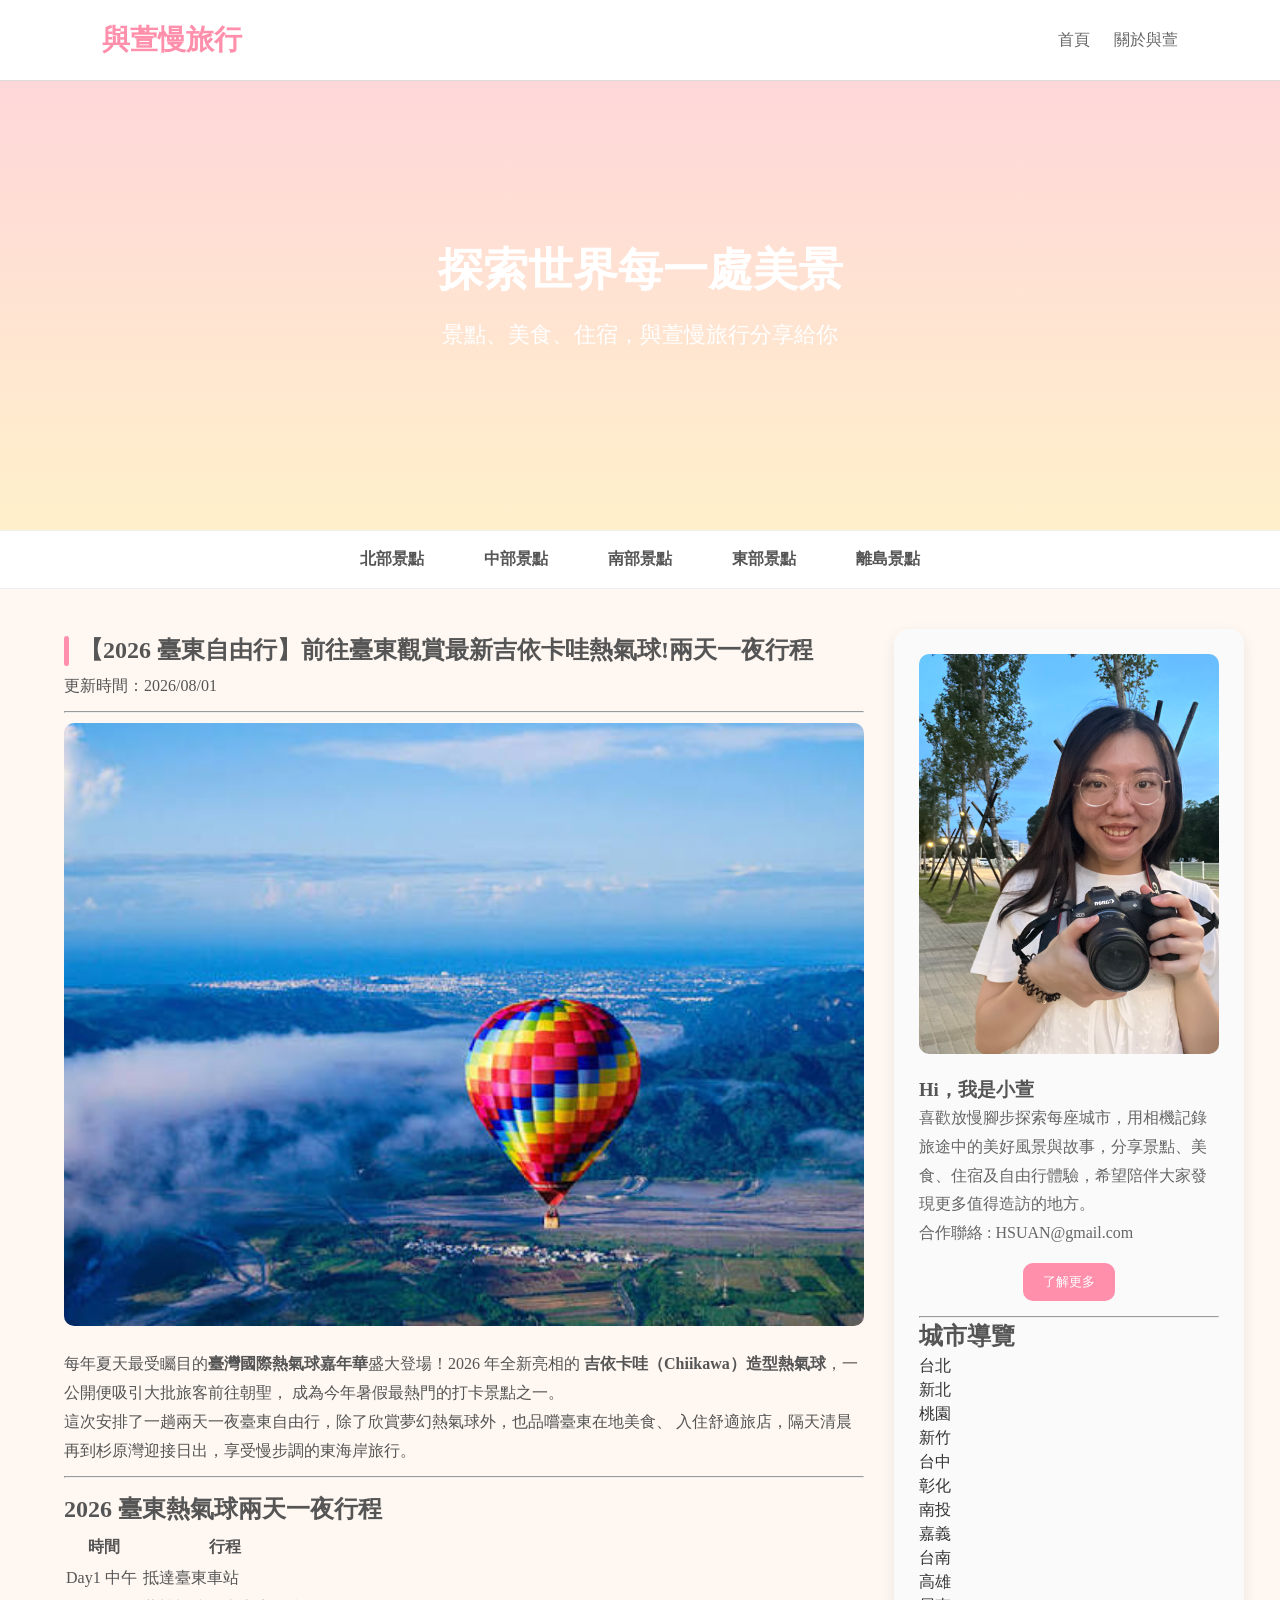
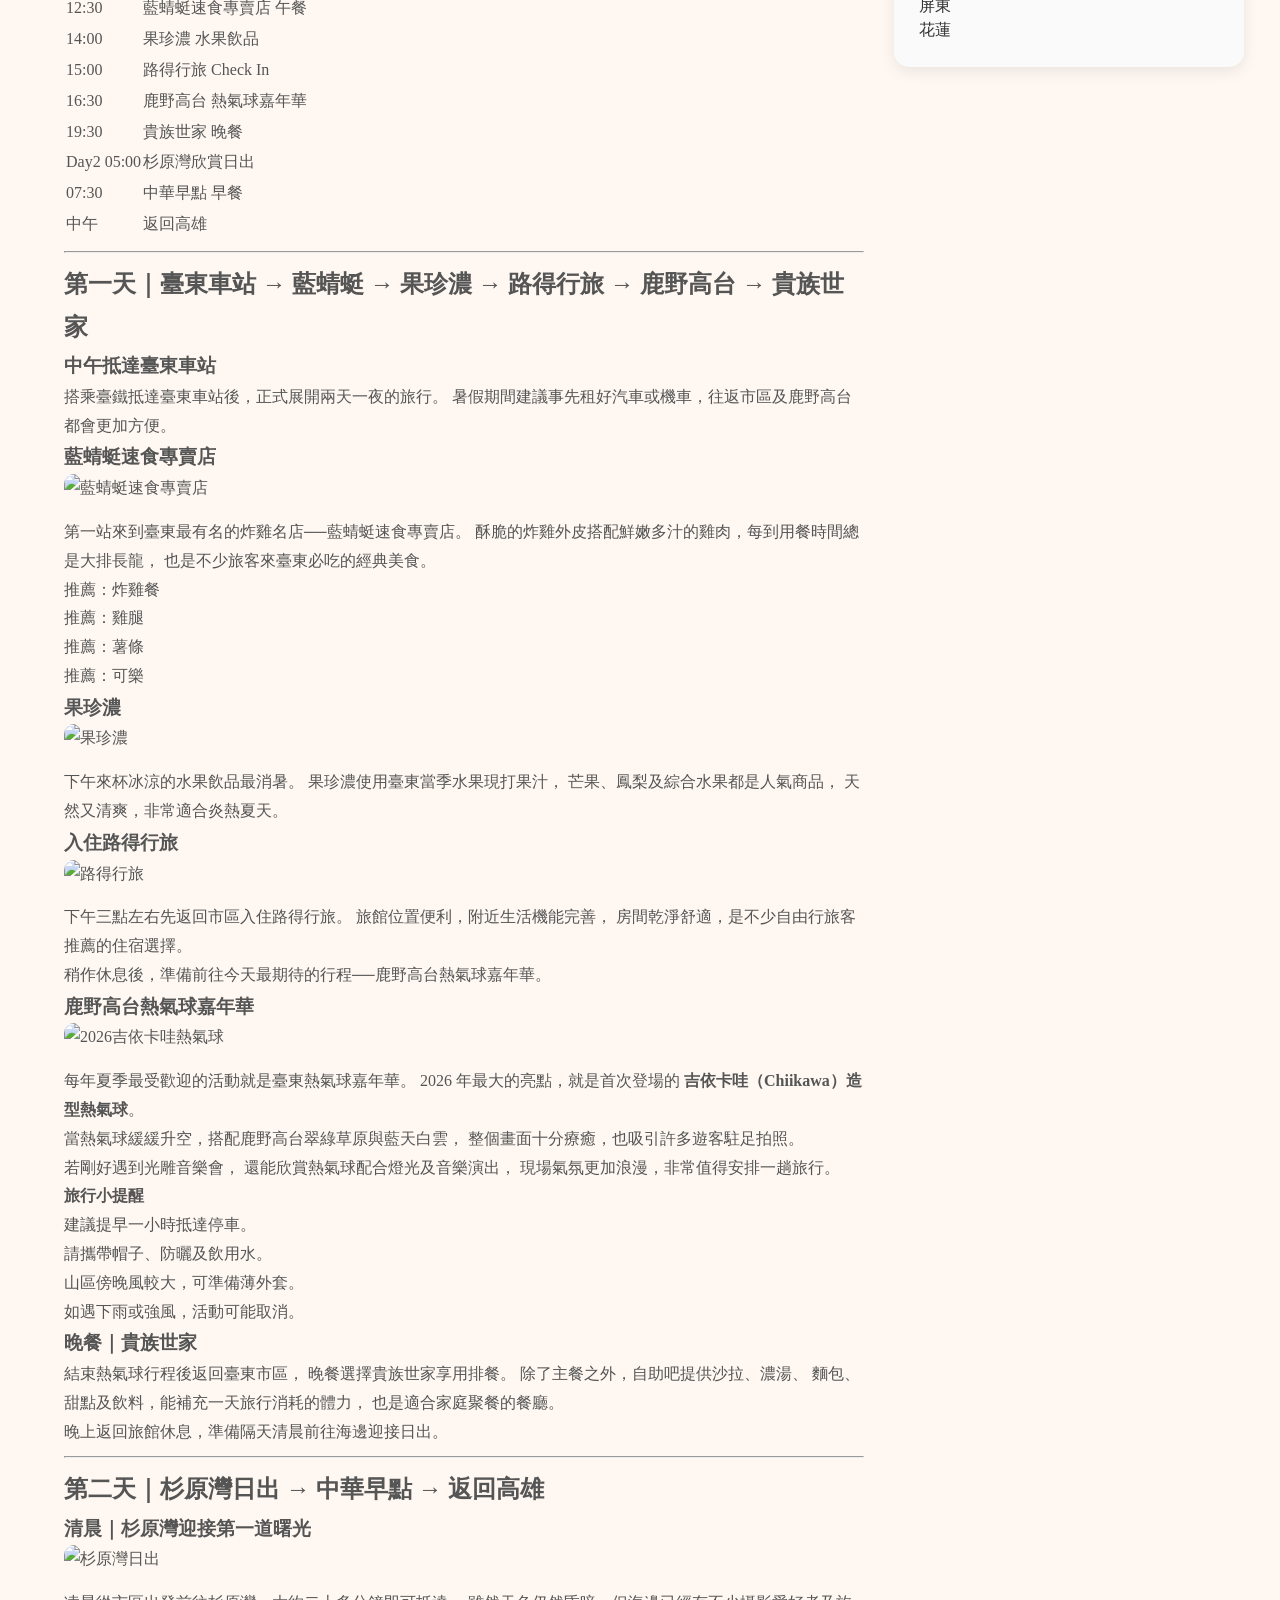
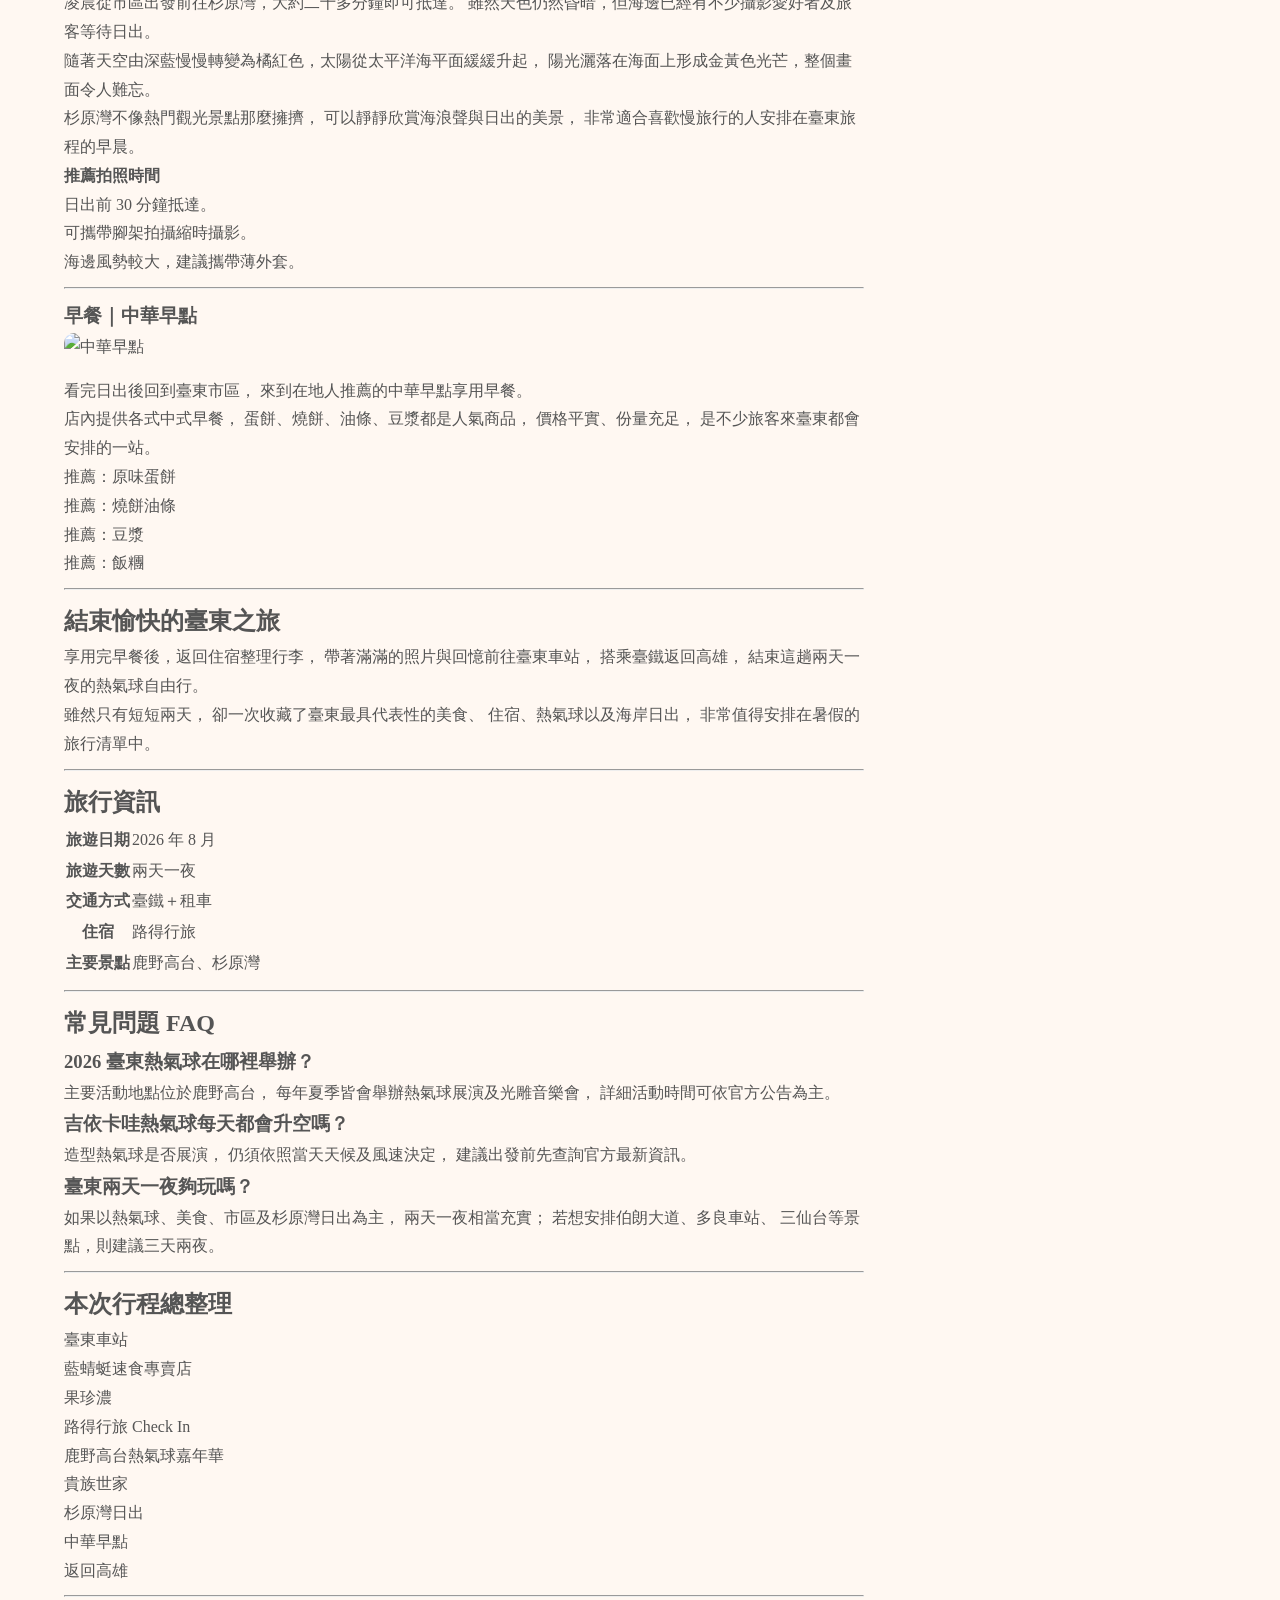
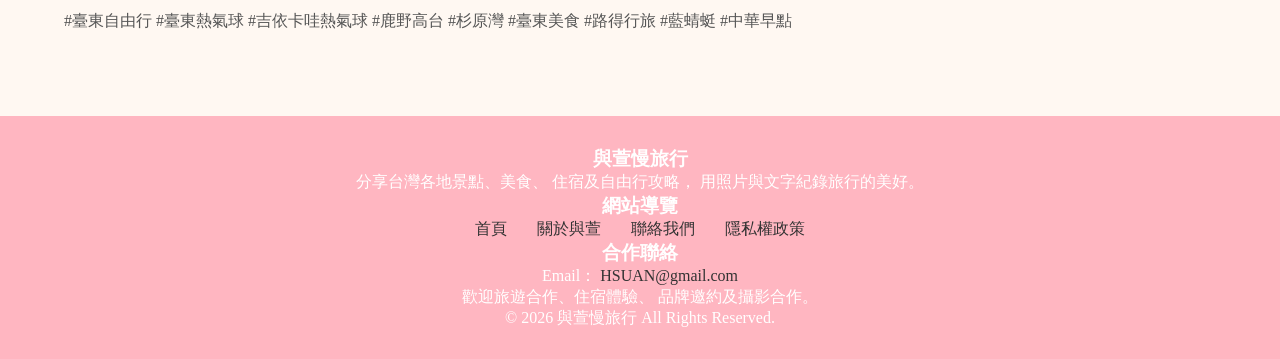
==== article1.html @ 8102d022 "Add files via upload" ====
<!DOCTYPE html>
<html lang="zh-TW">
    <head>
        <meta charset="UTF-8">
        <meta name="viewport" content="width=device-width, initial-scale=1.0">
        <meta name="description" content="2026臺東熱氣球嘉年華攻略，吉依卡哇熱氣球、鹿野高台、藍蜻蜓速食專賣店、果珍濃、路得行旅、杉原灣日出、中華早點兩天一夜自由行完整行程。">
        <meta name="keywords" content="2026台東熱氣球,吉依卡哇熱氣球,台東自由行,鹿野高台,台東住宿,路得行旅,藍蜻蜓,台東美食,杉原灣,中華早點">
        <meta name="author" content="與萱慢旅行">
        <meta name="robots" content="index, follow">
        <meta property="og:type" content="website">
        <meta property="og:title" content="【2026臺東熱氣球】吉依卡哇熱氣球兩天一夜自由行">
        <meta property="og:description" content="整理2026臺東熱氣球嘉年華最新資訊，包含吉依卡哇熱氣球、美食、住宿、交通及兩天一夜行程。">
        <meta property="og:locale" content="zh_TW">
        <meta property="og:image" content="https://example.com/image.jpg">
        <title>【2026臺東熱氣球】吉依卡哇熱氣球、鹿野高台兩天一夜自由行攻略｜與萱慢旅行</title>
        <link rel="stylesheet" href="css/style.css">
        <script type="application/ld+json">
            {
                "@context":"https://schema.org",
                "@type":"Article",
                "headline":"2026臺東熱氣球自由行攻略",
                "author":{
                    "@type":"Person",
                    "name":"與萱慢旅行"
                },
                "datePublished":"2026-08-01",
                "dateModified":"2026-08-01",
                "image":"images/2026.08.01/images.jpg",
                "publisher":{
                    "@type":"Organization",
                    "name":"與萱慢旅行"
                }
            }
        </script>

    </head>
    <body>
        <header>
            <div class="logo" href="index.html">與萱慢旅行</div>
            <nav>
                <a href="index.html">首頁</a>
                <a href="about.html">關於與萱</a>
            </nav>
        </header>

        <!-- Hero -->
        <section class="hero">
            <div class="hero-content">
                <h1>探索世界每一處美景</h1>
                <p>景點、美食、住宿，與萱慢旅行分享給你</p>
            </div>
        </section>


        <!-- 分類 -->
       <section class="category">
            <div class="category-list">

                <div class="category-item">
                    <span>北部景點</span>

                    <div class="dropdown">
                        <a href="#">台北</a>
                        <a href="#">新北</a>
                        <a href="#">桃園</a>
                        <a href="#">新竹</a>
                    </div>
                </div>

                <div class="category-item">
                    <span>中部景點</span>

                    <div class="dropdown">
                        <a href="#">台中</a>
                        <a href="#">彰化</a>
                        <a href="#">南投</a>
                        <a href="#">苗栗</a>
                    </div>
                </div>

                <div class="category-item">
                    <span>南部景點</span>

                    <div class="dropdown">
                        <a href="#">台南</a>
                        <a href="#">高雄</a>
                        <a href="#">屏東</a>
                        <a href="#">嘉義</a>
                    </div>
                </div>

                <div class="category-item">
                    <span>東部景點</span>

                    <div class="dropdown">
                        <a href="#">宜蘭</a>
                        <a href="#">花蓮</a>
                        <a href="#">台東</a>
                    </div>
                </div>
                <div class="category-item">
                    <span>離島景點</span>

                    <div class="dropdown">
                        <a href="#">澎湖</a>
                        <a href="#">金門</a>
                        <a href="#">馬祖</a>
                        <a href="#">綠島</a>
                        <a href="#">蘭嶼</a>
                    </div>
                </div>

            </div>
        </section>

        <!-- 最新文章 -->
        <section class="content">

            <!-- 左邊：最新文章 -->
            <div class="latest">
                <div class="article-list">
                    <article>
                        <h2 class="article-title" alt="閱讀【2026 臺東自由行】前往臺東觀賞最新吉依卡哇熱氣球!">【2026 臺東自由行】前往臺東觀賞最新吉依卡哇熱氣球!兩天一夜行程</h2>
                        <div>更新時間：2026/08/01</div>
                        <hr>
                        <figure>
                            <img src="images/2026.08.01/images.jpg" alt="臺東熱氣球" class="article-img">
                        </figure>
                        <div class="article-content">

                            <p>
                            每年夏天最受矚目的<strong>臺灣國際熱氣球嘉年華</strong>盛大登場！2026 年全新亮相的
                            <strong>吉依卡哇（Chiikawa）造型熱氣球</strong>，一公開便吸引大批旅客前往朝聖，
                            成為今年暑假最熱門的打卡景點之一。
                            </p>

                            <p>
                            這次安排了一趟兩天一夜臺東自由行，除了欣賞夢幻熱氣球外，也品嚐臺東在地美食、
                            入住舒適旅店，隔天清晨再到杉原灣迎接日出，享受慢步調的東海岸旅行。
                            </p>

                            <hr>

                            <h2>2026 臺東熱氣球兩天一夜行程</h2>

                            <table class="schedule-table">

                            <thead>
                            <tr>
                            <th>時間</th>
                            <th>行程</th>
                            </tr>
                            </thead>

                            <tbody>

                            <tr>
                            <td>Day1 中午</td>
                            <td>抵達臺東車站</td>
                            </tr>

                            <tr>
                            <td>12:30</td>
                            <td>藍蜻蜓速食專賣店 午餐</td>
                            </tr>

                            <tr>
                            <td>14:00</td>
                            <td>果珍濃 水果飲品</td>
                            </tr>

                            <tr>
                            <td>15:00</td>
                            <td>路得行旅 Check In</td>
                            </tr>

                            <tr>
                            <td>16:30</td>
                            <td>鹿野高台 熱氣球嘉年華</td>
                            </tr>

                            <tr>
                            <td>19:30</td>
                            <td>貴族世家 晚餐</td>
                            </tr>

                            <tr>
                            <td>Day2 05:00</td>
                            <td>杉原灣欣賞日出</td>
                            </tr>

                            <tr>
                            <td>07:30</td>
                            <td>中華早點 早餐</td>
                            </tr>

                            <tr>
                            <td>中午</td>
                            <td>返回高雄</td>
                            </tr>

                            </tbody>

                            </table>

                            <hr>

                            <h2>第一天｜臺東車站 → 藍蜻蜓 → 果珍濃 → 路得行旅 → 鹿野高台 → 貴族世家</h2>

                            <h3>中午抵達臺東車站</h3>

                            <p>
                            搭乘臺鐵抵達臺東車站後，正式展開兩天一夜的旅行。
                            暑假期間建議事先租好汽車或機車，往返市區及鹿野高台都會更加方便。
                            </p>

                            <h3>藍蜻蜓速食專賣店</h3>

                            <img src="images/2026.08.01/dragonfly.jpg"
                            alt="藍蜻蜓速食專賣店"
                            class="article-img">

                            <p>
                            第一站來到臺東最有名的炸雞名店──藍蜻蜓速食專賣店。
                            酥脆的炸雞外皮搭配鮮嫩多汁的雞肉，每到用餐時間總是大排長龍，
                            也是不少旅客來臺東必吃的經典美食。
                            </p>

                            <ul>

                            <li>推薦：炸雞餐</li>

                            <li>推薦：雞腿</li>

                            <li>推薦：薯條</li>

                            <li>推薦：可樂</li>

                            </ul>

                            <h3>果珍濃</h3>

                            <img src="images/2026.08.01/fruit.jpg"
                            alt="果珍濃"
                            class="article-img">

                            <p>
                            下午來杯冰涼的水果飲品最消暑。
                            果珍濃使用臺東當季水果現打果汁，
                            芒果、鳳梨及綜合水果都是人氣商品，
                            天然又清爽，非常適合炎熱夏天。
                            </p>

                            <h3>入住路得行旅</h3>

                            <img src="images/2026.08.01/hotel.jpg"
                            alt="路得行旅"
                            class="article-img">

                            <p>
                            下午三點左右先返回市區入住路得行旅。
                            旅館位置便利，附近生活機能完善，
                            房間乾淨舒適，是不少自由行旅客推薦的住宿選擇。
                            </p>

                            <p>
                            稍作休息後，準備前往今天最期待的行程──鹿野高台熱氣球嘉年華。
                            </p>

                            <h3>鹿野高台熱氣球嘉年華</h3>

                            <img src="images/2026.08.01/balloon.jpg"
                            alt="2026吉依卡哇熱氣球"
                            class="article-img">

                            <p>
                            每年夏季最受歡迎的活動就是臺東熱氣球嘉年華。
                            2026 年最大的亮點，就是首次登場的
                            <strong>吉依卡哇（Chiikawa）造型熱氣球</strong>。
                            </p>

                            <p>
                            當熱氣球緩緩升空，搭配鹿野高台翠綠草原與藍天白雲，
                            整個畫面十分療癒，也吸引許多遊客駐足拍照。
                            </p>

                            <p>
                            若剛好遇到光雕音樂會，
                            還能欣賞熱氣球配合燈光及音樂演出，
                            現場氣氛更加浪漫，非常值得安排一趟旅行。
                            </p>

                            <div class="travel-tip">

                            <h4>旅行小提醒</h4>

                            <ul>

                            <li>建議提早一小時抵達停車。</li>

                            <li>請攜帶帽子、防曬及飲用水。</li>

                            <li>山區傍晚風較大，可準備薄外套。</li>

                            <li>如遇下雨或強風，活動可能取消。</li>

                            </ul>

                            </div>

                            <h3>晚餐｜貴族世家</h3>

                            <p>
                                結束熱氣球行程後返回臺東市區，
                                晚餐選擇貴族世家享用排餐。
                                除了主餐之外，自助吧提供沙拉、濃湯、
                                麵包、甜點及飲料，能補充一天旅行消耗的體力，
                                也是適合家庭聚餐的餐廳。
                            </p>

                            <p>
                            晚上返回旅館休息，準備隔天清晨前往海邊迎接日出。
                            </p>
                            <hr>

                            <h2>第二天｜杉原灣日出 → 中華早點 → 返回高雄</h2>

                            <h3>清晨｜杉原灣迎接第一道曙光</h3>

                            <img src="images/2026.08.01/sunrise.jpg"
                                alt="杉原灣日出"
                                class="article-img">

                            <p>
                            凌晨從市區出發前往杉原灣，大約二十多分鐘即可抵達。
                            雖然天色仍然昏暗，但海邊已經有不少攝影愛好者及旅客等待日出。
                            </p>

                            <p>
                            隨著天空由深藍慢慢轉變為橘紅色，太陽從太平洋海平面緩緩升起，
                            陽光灑落在海面上形成金黃色光芒，整個畫面令人難忘。
                            </p>

                            <p>
                            杉原灣不像熱門觀光景點那麼擁擠，
                            可以靜靜欣賞海浪聲與日出的美景，
                            非常適合喜歡慢旅行的人安排在臺東旅程的早晨。
                            </p>

                            <div class="travel-tip">

                            <h4>推薦拍照時間</h4>

                            <ul>
                            <li>日出前 30 分鐘抵達。</li>
                            <li>可攜帶腳架拍攝縮時攝影。</li>
                            <li>海邊風勢較大，建議攜帶薄外套。</li>
                            </ul>

                            </div>

                            <hr>

                            <h3>早餐｜中華早點</h3>

                            <img src="images/2026.08.01/breakfast.jpg"
                                alt="中華早點"
                                class="article-img">

                            <p>
                            看完日出後回到臺東市區，
                            來到在地人推薦的中華早點享用早餐。
                            </p>

                            <p>
                            店內提供各式中式早餐，
                            蛋餅、燒餅、油條、豆漿都是人氣商品，
                            價格平實、份量充足，
                            是不少旅客來臺東都會安排的一站。
                            </p>

                            <ul>

                            <li>推薦：原味蛋餅</li>

                            <li>推薦：燒餅油條</li>

                            <li>推薦：豆漿</li>

                            <li>推薦：飯糰</li>

                            </ul>

                            <hr>

                            <h2>結束愉快的臺東之旅</h2>

                            <p>
                            享用完早餐後，返回住宿整理行李，
                            帶著滿滿的照片與回憶前往臺東車站，
                            搭乘臺鐵返回高雄，
                            結束這趟兩天一夜的熱氣球自由行。
                            </p>

                            <p>
                            雖然只有短短兩天，
                            卻一次收藏了臺東最具代表性的美食、
                            住宿、熱氣球以及海岸日出，
                            非常值得安排在暑假的旅行清單中。
                            </p>

                            <hr>

                            <h2>旅行資訊</h2>

                            <table class="info-table">

                            <tr>
                            <th>旅遊日期</th>
                            <td>2026 年 8 月</td>
                            </tr>

                            <tr>
                            <th>旅遊天數</th>
                            <td>兩天一夜</td>
                            </tr>

                            <tr>
                            <th>交通方式</th>
                            <td>臺鐵＋租車</td>
                            </tr>

                            <tr>
                            <th>住宿</th>
                            <td>路得行旅</td>
                            </tr>

                            <tr>
                            <th>主要景點</th>
                            <td>鹿野高台、杉原灣</td>
                            </tr>

                            </table>

                            <hr>

                            <h2>常見問題 FAQ</h2>

                            <h3>2026 臺東熱氣球在哪裡舉辦？</h3>

                            <p>
                            主要活動地點位於鹿野高台，
                            每年夏季皆會舉辦熱氣球展演及光雕音樂會，
                            詳細活動時間可依官方公告為主。
                            </p>

                            <h3>吉依卡哇熱氣球每天都會升空嗎？</h3>

                            <p>
                            造型熱氣球是否展演，
                            仍須依照當天天候及風速決定，
                            建議出發前先查詢官方最新資訊。
                            </p>

                            <h3>臺東兩天一夜夠玩嗎？</h3>

                            <p>
                            如果以熱氣球、美食、市區及杉原灣日出為主，
                            兩天一夜相當充實；
                            若想安排伯朗大道、多良車站、
                            三仙台等景點，則建議三天兩夜。
                            </p>

                            <hr>

                            <h2>本次行程總整理</h2>

                            <ol>

                            <li>臺東車站</li>

                            <li>藍蜻蜓速食專賣店</li>

                            <li>果珍濃</li>

                            <li>路得行旅 Check In</li>

                            <li>鹿野高台熱氣球嘉年華</li>

                            <li>貴族世家</li>

                            <li>杉原灣日出</li>

                            <li>中華早點</li>

                            <li>返回高雄</li>

                            </ol>

                            <hr>

                            <div class="article-tags">

                            <span>#臺東自由行</span>

                            <span>#臺東熱氣球</span>

                            <span>#吉依卡哇熱氣球</span>

                            <span>#鹿野高台</span>

                            <span>#杉原灣</span>

                            <span>#臺東美食</span>

                            <span>#路得行旅</span>

                            <span>#藍蜻蜓</span>

                            <span>#中華早點</span>

                            </div>

                    </article>
                </div>
            </div>

            <!-- 右邊：自我介紹 -->
            <aside class="about">
                <img src="images/profile/0B8F78BD-A8CF-41C1-AAC6-F7CB6F721386.jpg" alt="萱萱" class="profile-img">

                <h3>Hi，我是小萱</h3>
                <p>
                   喜歡放慢腳步探索每座城市，用相機記錄旅途中的美好風景與故事，分享景點、美食、住宿及自由行體驗，希望陪伴大家發現更多值得造訪的地方。
                </p>
                <p>合作聯絡 : HSUAN@gmail.com</p>
                <div class="aboutme_readmore_button">
                    <button onclick="window.location.href='about.html'">了解更多</button>
                </div>
                <hr>
                <!-- 城市導覽 -->
                <section class="city">
                    <h2>城市導覽</h2>
                    <div class="city-grid">
                        <div><a href="attractions.html?city=台北" class="a-href">台北</a></div>
                        <div><a href="attractions.html?city=新北" class="a-href">新北</a></div>
                        <div><a href="attractions.html?city=桃園" class="a-href">桃園</a></div>
                        <div><a href="attractions.html?city=新竹" class="a-href">新竹</a></div>

                        <div><a href="attractions.html?city=台中" class="a-href">台中</a></div>
                        <div><a href="attractions.html?city=彰化" class="a-href">彰化</a></div>
                        <div><a href="attractions.html?city=南投" class="a-href">南投</a></div>
                        <div><a href="attractions.html?city=嘉義" class="a-href">嘉義</a></div>

                        <div><a href="attractions.html?city=台南" class="a-href">台南</a></div>
                        <div><a href="attractions.html?city=高雄" class="a-href">高雄</a></div>
                        <div><a href="attractions.html?city=屏東" class="a-href">屏東</a></div>
                        <div><a href="attractions.html?city=花蓮" class="a-href">花蓮</a></div>
                    </div>
                </section>
            </aside>



        </section>

        <footer>
            <div class="footer-container">
                <div class="footer-about">
                    <h3>與萱慢旅行</h3>
                    <p>
                        分享台灣各地景點、美食、
                        住宿及自由行攻略，
                        用照片與文字紀錄旅行的美好。
                    </p>
                </div>
                <div class="footer-menu">
                    <h3>網站導覽</h3>
                    <ul>
                        <li><a href="index.html">首頁</a></li>

                        <li><a href="about.html">關於與萱</a></li>

                        <li><a href="contact.html">聯絡我們</a></li>

                        <li><a href="privacy.html">隱私權政策</a></li>
                    </ul>
                </div>

                <div class="footer-contact">
                    <h3>合作聯絡</h3>
                    <p>
                        Email：
                        <a href="mailto:HSUAN@gmail.com">
                            HSUAN@gmail.com
                        </a>
                    </p>
                    <p>
                        歡迎旅遊合作、住宿體驗、
                        品牌邀約及攝影合作。
                    </p>

                </div>

            </div>
            <p class="copyright">
                © 2026 與萱慢旅行 All Rights Reserved.
            </p>

        </footer>


    </body>
</html>
---- css/style.css ----
* {
	margin: 0;
	padding: 0;
	box-sizing: border-box;
	font-family: "Microsoft JhengHei";
}

body {
	background: #FFF8F2;
	color: #555;
}

header {
    height: 80px;
    background: white;
    display: flex;
    align-items: center;
    justify-content: space-between;
    padding: 0 8%;
    box-shadow: 0 1px 0 #ddd;

    position: sticky;
    top: 0;
    z-index: 1000;
}
ul {
  list-style: none;
  padding-left: 0; /* 可選：移除預設左邊縮排 */
}

li {
  list-style: none;
}

.logo {
	font-size: 28px;
	font-weight: bold;
	color: #ff8fab;
}

nav a {
	text-decoration: none;
	color: #666;
	margin-left: 20px;
}

.hero {
	height: 450px;
	background: linear-gradient(rgba(255,182,193,.5), rgba(255,232,163,.5)), url("https://picsum.photos/1200/600");
	background-size: cover;
	display: flex;
	flex-direction: column;
	justify-content: center;
	align-items: center;
	text-align: center;
	color: white;
}

.hero h1 { font-size: 45px; }
.hero p { font-size: 22px; margin: 20px; }

button {
	background: #8FD3C7;
	border: none;
	padding: 12px 25px;
	border-radius: 10px;
	color: white;
	cursor: pointer;
}

.search { text-align: center; padding: 50px; }
.search input { width: 300px; padding: 15px; border-radius: 30px; border: 1px solid #ddd; }

.title { text-align: center; margin: 30px; }

.cards { display: flex; justify-content: center; gap: 30px; }

.card {
	background: white;
	width: 250px;
	padding: 30px;
	border-radius: 20px;
	box-shadow: 0 5px 15px #ddd;
	text-align: center;
}

footer { margin-top: 80px; background: #ffb6c1; color: white; text-align: center; padding: 30px; }

@media (max-width: 768px) {
	header { flex-direction: column; height: auto; padding: 20px; }
	.cards { flex-direction: column; align-items: center; }
	.hero h1 { font-size: 30px; }
}

/* 分類列 */
.category{
    position: sticky;
    top: 70px;
    z-index: 999;
    background: white;
    border-top: 1px solid #eee;
    border-bottom: 1px solid #eee;
}

.category-list{
    width:90%;
    margin:auto;

    display:flex;
    justify-content:center;
    gap:60px;
}

.category-item{
    position:relative;
    padding:18px 0;
    cursor:pointer;
    font-weight:600;
}

.category-item span:hover{
    color:#4CAF50;
}

/* 下拉選單 */

.dropdown{

    display:none;

    position:absolute;

    top:45px;
    left:100%;

    transform:translateX(-50%);

    background:white;

    box-shadow:0 5px 20px rgba(0,0,0,.15);

    min-width:150px;
}

.dropdown a{

    display:block;

    padding:12px 20px;

    color:#333;

    text-decoration:none;
}

.dropdown a:hover{

    background:#f3f3f3;
}

.category-item:hover .dropdown{

    display:block;
}
/* 最新文章+自我介紹 */

.content{
    width: 90%;
    max-width: 1200px;
    margin: 40px auto;
    display: flex;
    gap: 30px;
    align-items: flex-start;
	line-height: 1.8;
}

/* 左邊70% */
.latest{
    flex: 7;
}
.article-list hr{
	margin: 10px 0;
}
.article-title{
    position: relative;
    padding-left: 15px;
}

.article-title::before{
    content: "";
    position: absolute;
    left: 0;
    top: 50%;
    transform: translateY(-50%);
    width: 5px;
    height: 30px;
    background: #ff8fab;
    border-radius: 3px;
}
.article-img{
	width: 800px;
	height: auto;
	border-radius: 10px;
	object-fit: cover;
	margin-bottom: 15px;
}
.article-READMORE-div{
	text-align: center;
	margin-bottom: 15px;
}



/* 右邊30% */
.about{
    flex: 3;
    background: #fafafa;
    padding: 25px;
    border-radius: 15px;
    text-align: left;
    box-shadow: 0 5px 15px rgba(0,0,0,.08);
	line-height: 1.5;
}

.about img{
    width: 300px;
    height: auto;
    border-radius: 10px;
    object-fit: cover;
    margin-bottom: 15px;
}

.about p{
    line-height: 1.8;
    color: #666;
}
.aboutme_readmore_button{
	text-align: center;
	margin-bottom: 15px;
}

.about button{
    margin-top: 15px;
    padding: 10px 20px;
    border: none;
    background: #ff8fab;
    color: white;
    cursor: pointer;
}


/*城市導覽*/
.a-href{
    color: #333;           /* 文字顏色 */
    text-decoration: none; /* 移除底線 */
}

.a-href:visited{
    color: #333;           /* 點過後保持同色 */
    text-decoration: none;
}

.a-href:hover{
    color: #ff8fab;        /* 滑鼠移過去變色，可自行修改 */
    text-decoration: none;
}
a{
    color: #333;           /* 文字顏色 */
    text-decoration: none; /* 移除底線 */
}

a:visited{
    color: #333;           /* 點過後保持同色 */
    text-decoration: none;
}
a:hover{
    color: #ff8fab;        /* 滑鼠移過去變色，可自行修改 */
    text-decoration: none;
}
.footer-menu {
    text-align: center;
}

.footer-menu ul {
    list-style: none;  /* 消除 li 黑點 */
    padding: 0;
    margin: 0;
    display: flex;     /* 橫向排列 */
    justify-content: center;
    gap: 30px;         /* 選項間距 */
}

.footer-menu li {
    display: inline;
}
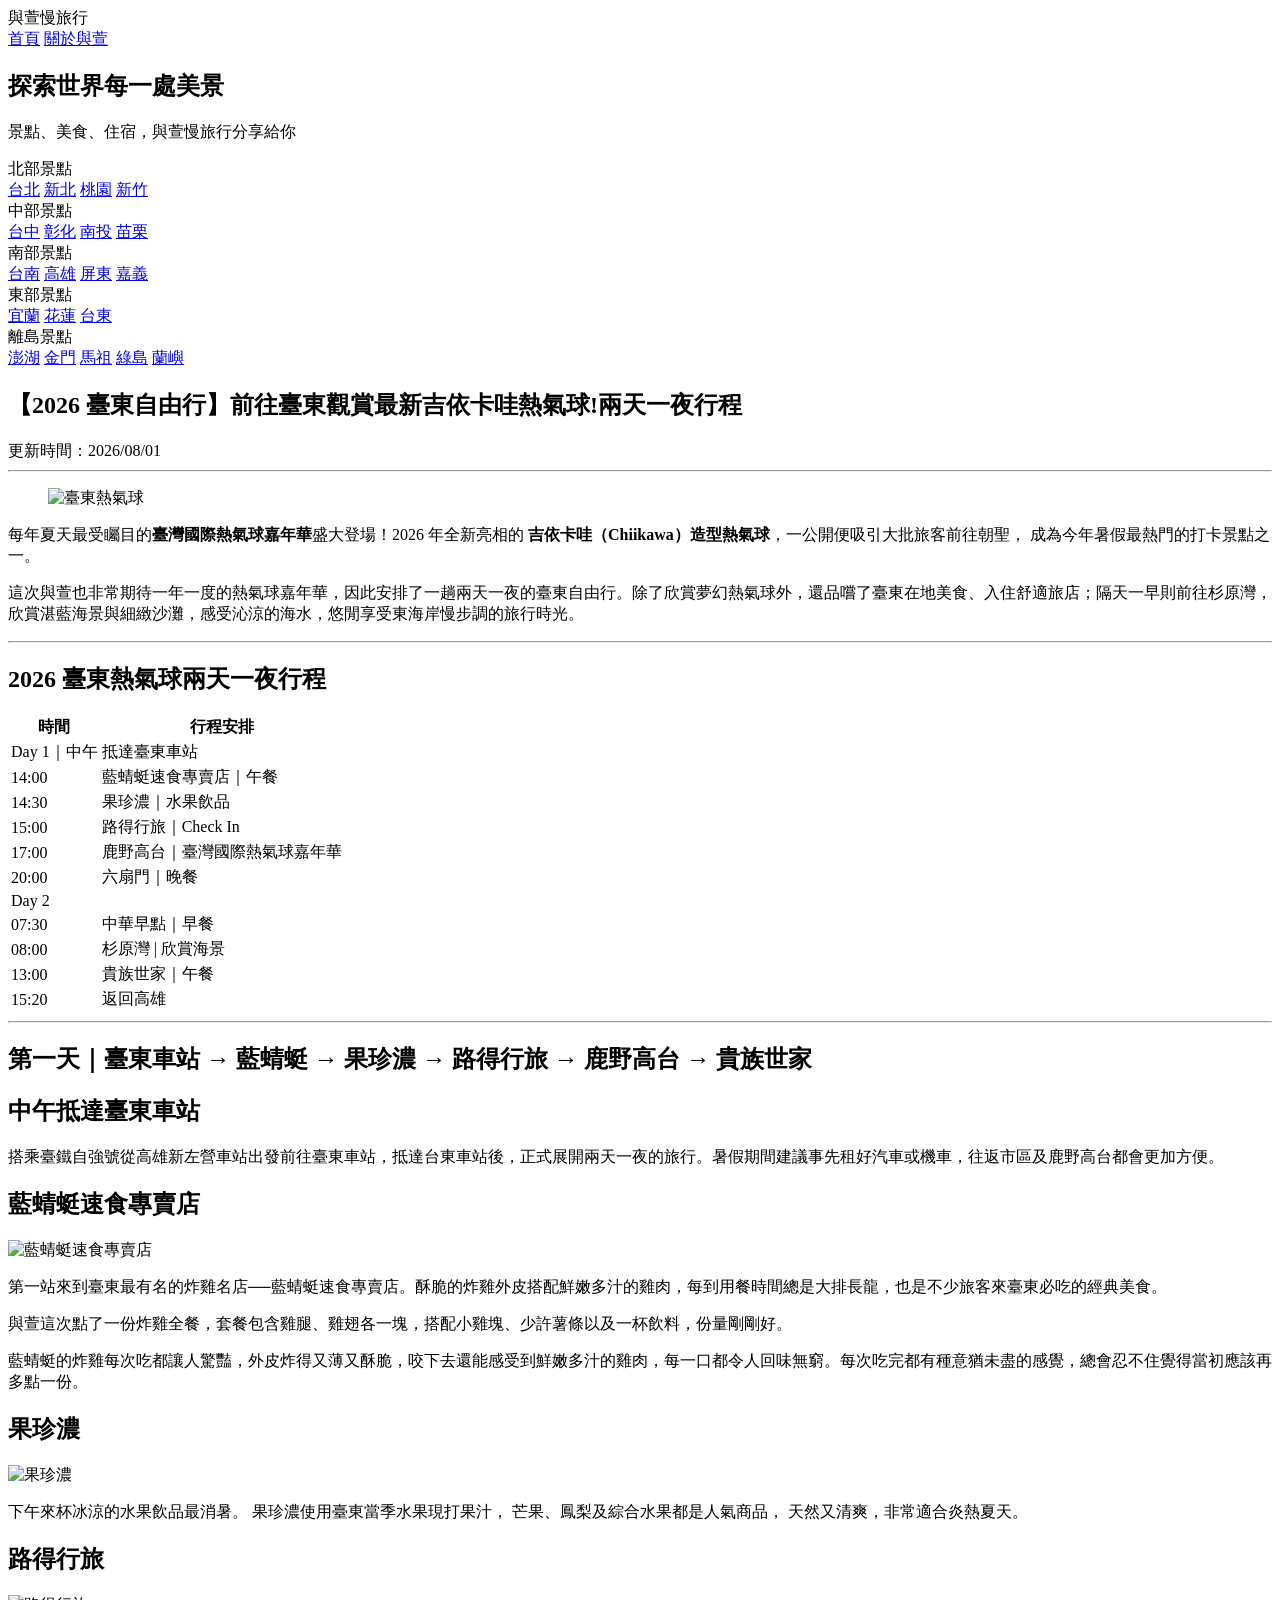
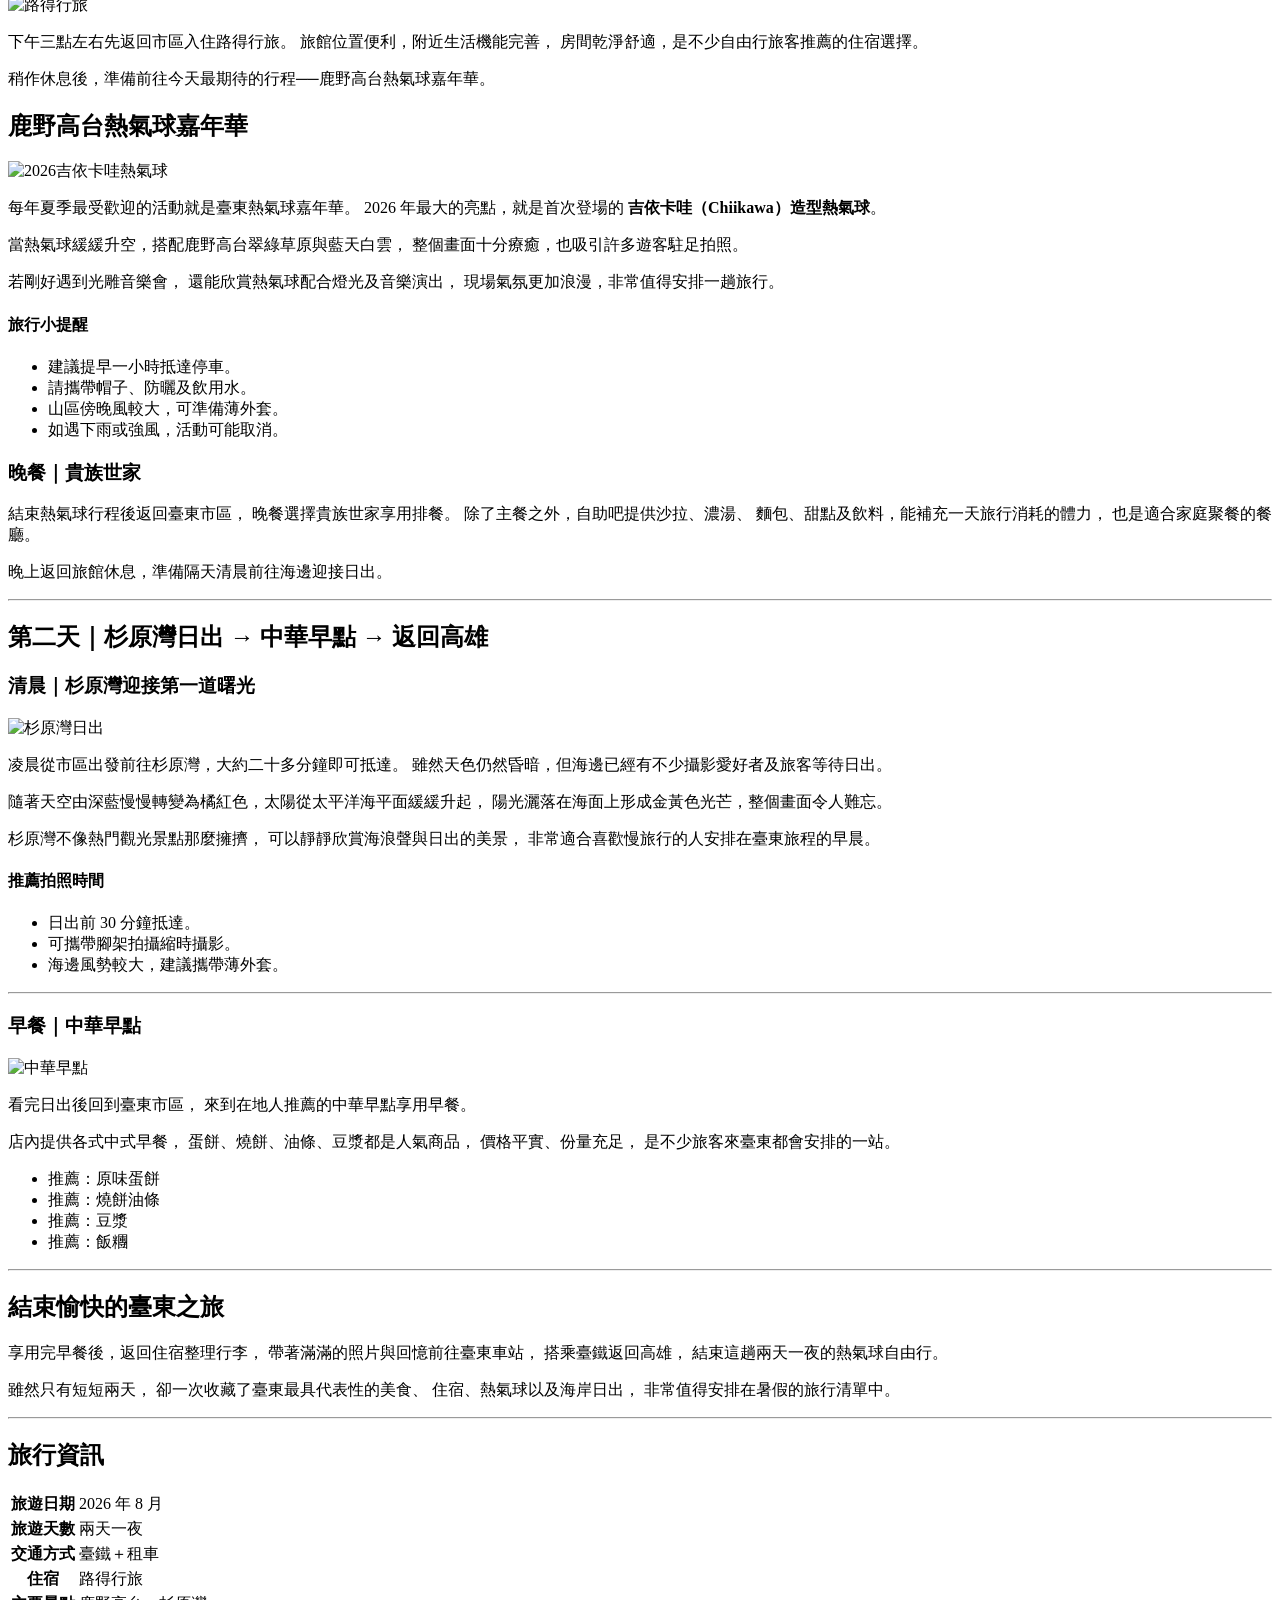
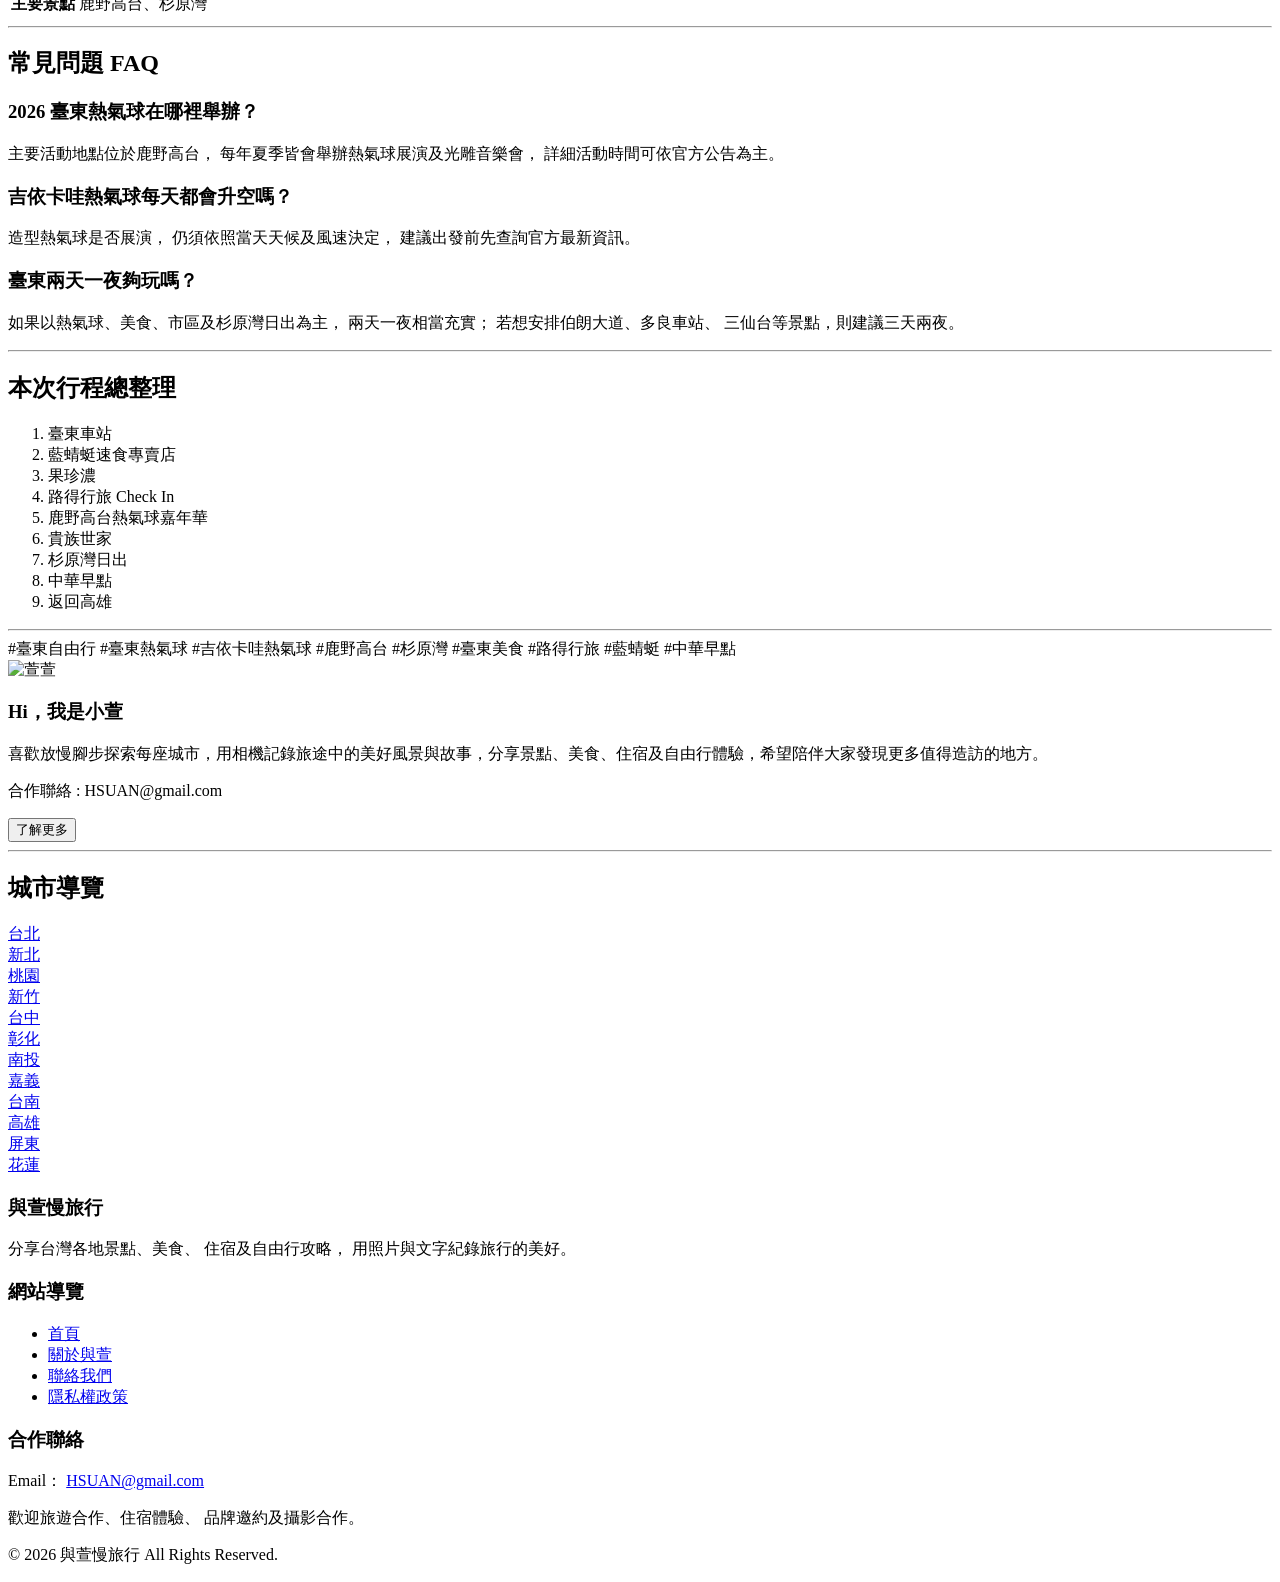
==== commit 319a2cde: "Add files via upload" ====
--- a/article1.html
+++ b/article1.html
@@ -124,7 +124,7 @@
                         <div>更新時間：2026/08/01</div>
                         <hr>
                         <figure>
-                            <img src="images/2026.08.01/images.jpg" alt="臺東熱氣球" class="article-img">
+                            <img src="images/2026.08.01/2B9A0806.JPG" alt="臺東熱氣球" class="article-img">
                         </figure>
                         <div class="article-content">
 
@@ -133,114 +133,97 @@
                             <strong>吉依卡哇（Chiikawa）造型熱氣球</strong>，一公開便吸引大批旅客前往朝聖，
                             成為今年暑假最熱門的打卡景點之一。
                             </p>
-
-                            <p>
-                            這次安排了一趟兩天一夜臺東自由行，除了欣賞夢幻熱氣球外，也品嚐臺東在地美食、
-                            入住舒適旅店，隔天清晨再到杉原灣迎接日出，享受慢步調的東海岸旅行。
-                            </p>
+                            <p>這次與萱也非常期待一年一度的熱氣球嘉年華，因此安排了一趟兩天一夜的臺東自由行。除了欣賞夢幻熱氣球外，還品嚐了臺東在地美食、入住舒適旅店；隔天一早則前往杉原灣，欣賞湛藍海景與細緻沙灘，感受沁涼的海水，悠閒享受東海岸慢步調的旅行時光。</p>
 
                             <hr>
 
                             <h2>2026 臺東熱氣球兩天一夜行程</h2>
 
                             <table class="schedule-table">
-
                             <thead>
-                            <tr>
-                            <th>時間</th>
-                            <th>行程</th>
-                            </tr>
+                                <tr>
+                                    <th>時間</th>
+                                    <th>行程安排</th>
+                                </tr>
                             </thead>
 
                             <tbody>
-
-                            <tr>
-                            <td>Day1 中午</td>
-                            <td>抵達臺東車站</td>
-                            </tr>
-
-                            <tr>
-                            <td>12:30</td>
-                            <td>藍蜻蜓速食專賣店 午餐</td>
-                            </tr>
-
-                            <tr>
-                            <td>14:00</td>
-                            <td>果珍濃 水果飲品</td>
-                            </tr>
-
-                            <tr>
-                            <td>15:00</td>
-                            <td>路得行旅 Check In</td>
-                            </tr>
-
-                            <tr>
-                            <td>16:30</td>
-                            <td>鹿野高台 熱氣球嘉年華</td>
-                            </tr>
-
-                            <tr>
-                            <td>19:30</td>
-                            <td>貴族世家 晚餐</td>
-                            </tr>
-
-                            <tr>
-                            <td>Day2 05:00</td>
-                            <td>杉原灣欣賞日出</td>
-                            </tr>
-
-                            <tr>
-                            <td>07:30</td>
-                            <td>中華早點 早餐</td>
-                            </tr>
-
-                            <tr>
-                            <td>中午</td>
-                            <td>返回高雄</td>
-                            </tr>
-
+                                <tr>
+                                    <td>Day 1｜中午</td>
+                                    <td>抵達臺東車站</td>
+                                </tr>
+
+                                <tr>
+                                    <td>14:00</td>
+                                    <td>藍蜻蜓速食專賣店｜午餐</td>
+                                </tr>
+
+                                <tr>
+                                    <td>14:30</td>
+                                    <td>果珍濃｜水果飲品</td>
+                                </tr>
+
+                                <tr>
+                                    <td>15:00</td>
+                                    <td>路得行旅｜Check In</td>
+                                </tr>
+
+                                <tr>
+                                    <td>17:00</td>
+                                    <td>鹿野高台｜臺灣國際熱氣球嘉年華</td>
+                                </tr>
+
+                                <tr>
+                                    <td>20:00</td>
+                                    <td>六扇門｜晚餐</td>
+                                </tr>
+
+                                <tr>
+                                    <td>Day 2</td>
+                                    <td></td>
+                                </tr>
+                                <tr>
+                                    <td>07:30</td>
+                                    <td>中華早點｜早餐</td>
+                                </tr>
+
+                                <tr>
+                                    <td>08:00</td>
+                                    <td>杉原灣 | 欣賞海景</td>
+                                </tr>
+
+                                <tr>
+                                    <td>13:00</td>
+                                    <td>貴族世家｜午餐</td>
+                                </tr>
+                                <tr>
+                                    <td>15:20</td>
+                                    <td>返回高雄</td>
+                                </tr>
                             </tbody>
-
+                        </table>
                             </table>
 
                             <hr>
 
                             <h2>第一天｜臺東車站 → 藍蜻蜓 → 果珍濃 → 路得行旅 → 鹿野高台 → 貴族世家</h2>
-
-                            <h3>中午抵達臺東車站</h3>
-
-                            <p>
-                            搭乘臺鐵抵達臺東車站後，正式展開兩天一夜的旅行。
-                            暑假期間建議事先租好汽車或機車，往返市區及鹿野高台都會更加方便。
-                            </p>
-
-                            <h3>藍蜻蜓速食專賣店</h3>
-
-                            <img src="images/2026.08.01/dragonfly.jpg"
+                            <h2>中午抵達臺東車站</h2>
+                            <p>
+                            搭乘臺鐵自強號從高雄新左營車站出發前往臺東車站，抵達台東車站後，正式展開兩天一夜的旅行。暑假期間建議事先租好汽車或機車，往返市區及鹿野高台都會更加方便。</p>
+
+                            <h2>藍蜻蜓速食專賣店</h2>
+
+                            <img src="images/2026.08.01/2B9A0689.JPG"
                             alt="藍蜻蜓速食專賣店"
                             class="article-img">
 
-                            <p>
-                            第一站來到臺東最有名的炸雞名店──藍蜻蜓速食專賣店。
-                            酥脆的炸雞外皮搭配鮮嫩多汁的雞肉，每到用餐時間總是大排長龍，
-                            也是不少旅客來臺東必吃的經典美食。
-                            </p>
-
-                            <ul>
-
-                            <li>推薦：炸雞餐</li>
-
-                            <li>推薦：雞腿</li>
-
-                            <li>推薦：薯條</li>
-
-                            <li>推薦：可樂</li>
-
-                            </ul>
-
-                            <h3>果珍濃</h3>
-
-                            <img src="images/2026.08.01/fruit.jpg"
+                            <p>第一站來到臺東最有名的炸雞名店──藍蜻蜓速食專賣店。酥脆的炸雞外皮搭配鮮嫩多汁的雞肉，每到用餐時間總是大排長龍，也是不少旅客來臺東必吃的經典美食。</p>
+                            <p>與萱這次點了一份炸雞全餐，套餐包含雞腿、雞翅各一塊，搭配小雞塊、少許薯條以及一杯飲料，份量剛剛好。</p>
+                            <P>藍蜻蜓的炸雞每次吃都讓人驚豔，外皮炸得又薄又酥脆，咬下去還能感受到鮮嫩多汁的雞肉，每一口都令人回味無窮。每次吃完都有種意猶未盡的感覺，總會忍不住覺得當初應該再多點一份。</P>
+
+                            <h2>果珍濃</h2>
+
+                            <img src="images/2026.08.01/2B9A0701.JPG"
                             alt="果珍濃"
                             class="article-img">
 
@@ -251,9 +234,9 @@
                             天然又清爽，非常適合炎熱夏天。
                             </p>
 
-                            <h3>入住路得行旅</h3>
-
-                            <img src="images/2026.08.01/hotel.jpg"
+                            <h2>路得行旅</h2>
+
+                            <img src="images/2026.08.01/2B9A0929.JPG"
                             alt="路得行旅"
                             class="article-img">
 
@@ -267,11 +250,9 @@
                             稍作休息後，準備前往今天最期待的行程──鹿野高台熱氣球嘉年華。
                             </p>
 
-                            <h3>鹿野高台熱氣球嘉年華</h3>
-
-                            <img src="images/2026.08.01/balloon.jpg"
-                            alt="2026吉依卡哇熱氣球"
-                            class="article-img">
+                            <h2>鹿野高台熱氣球嘉年華</h2>
+
+                            <img src="images/2026.08.01/2B9A0764.JPG"alt="2026吉依卡哇熱氣球"class="article-img">
 
                             <p>
                             每年夏季最受歡迎的活動就是臺東熱氣球嘉年華。
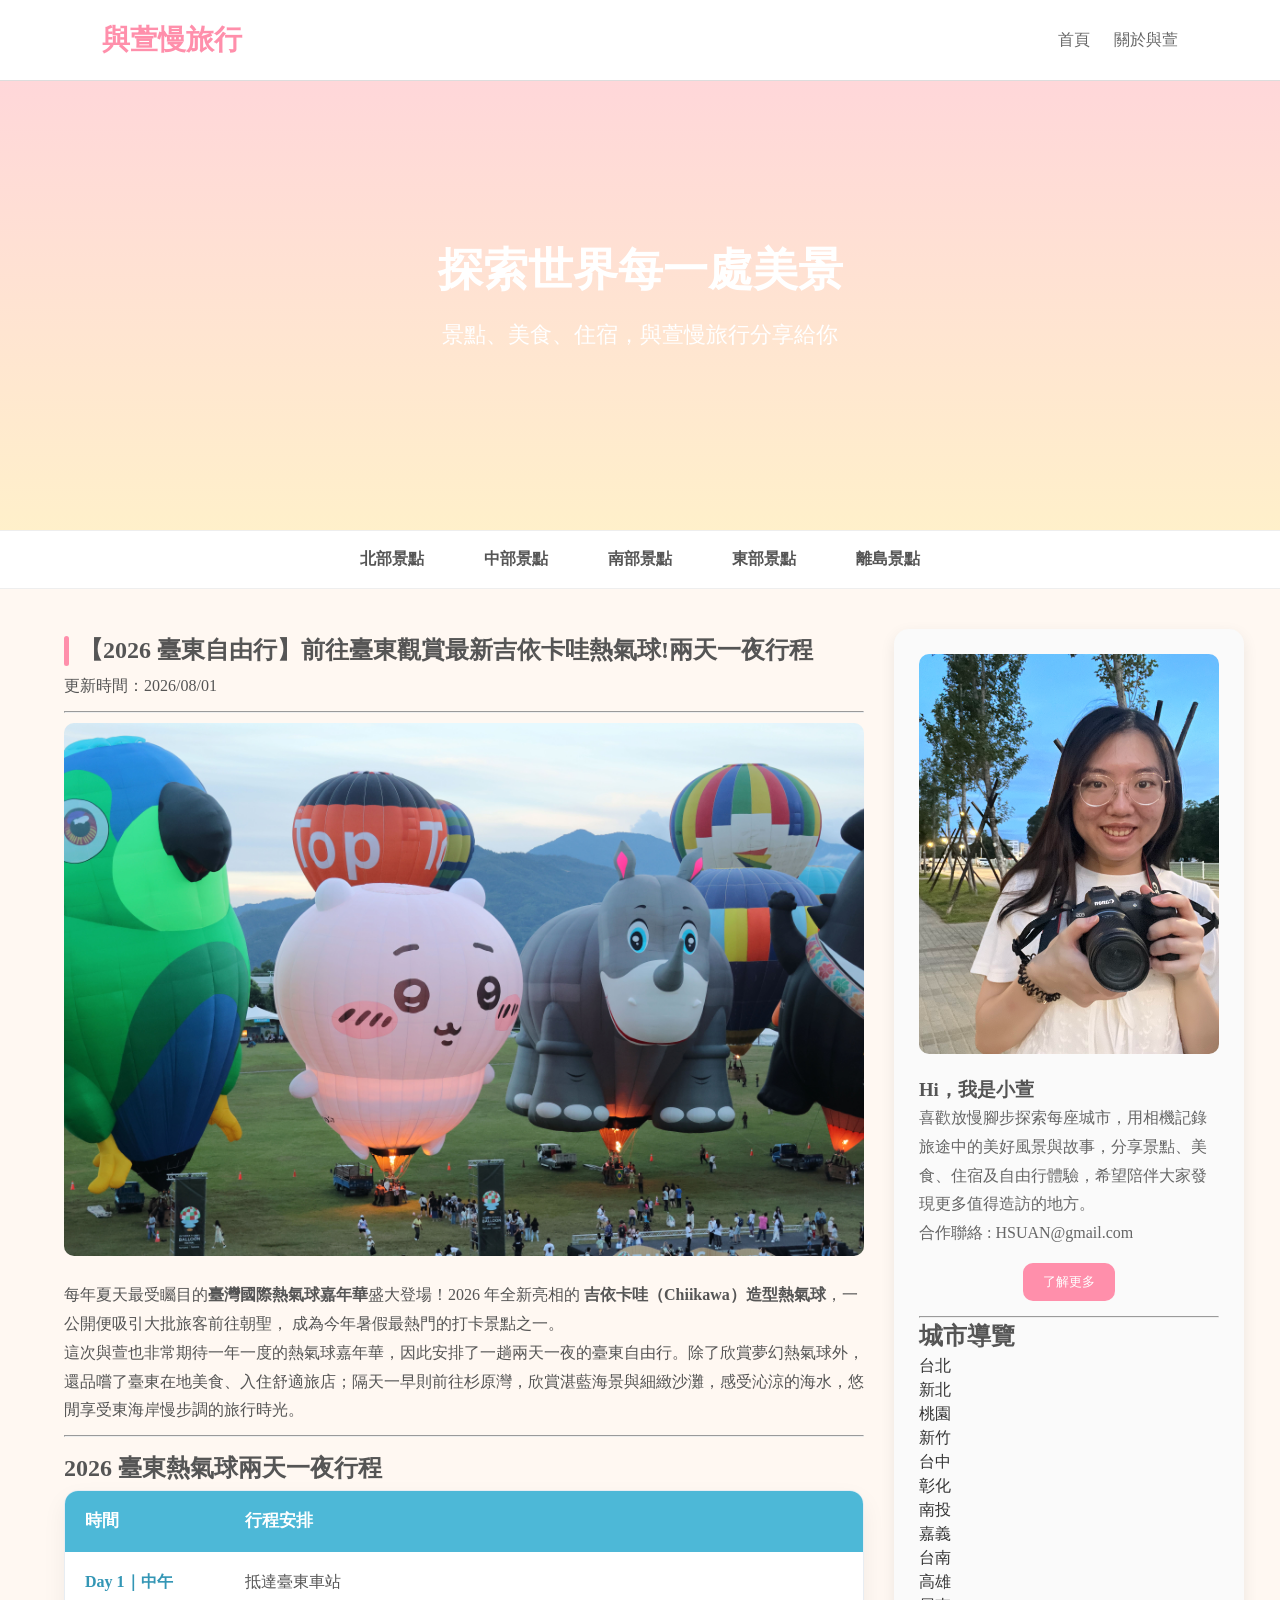
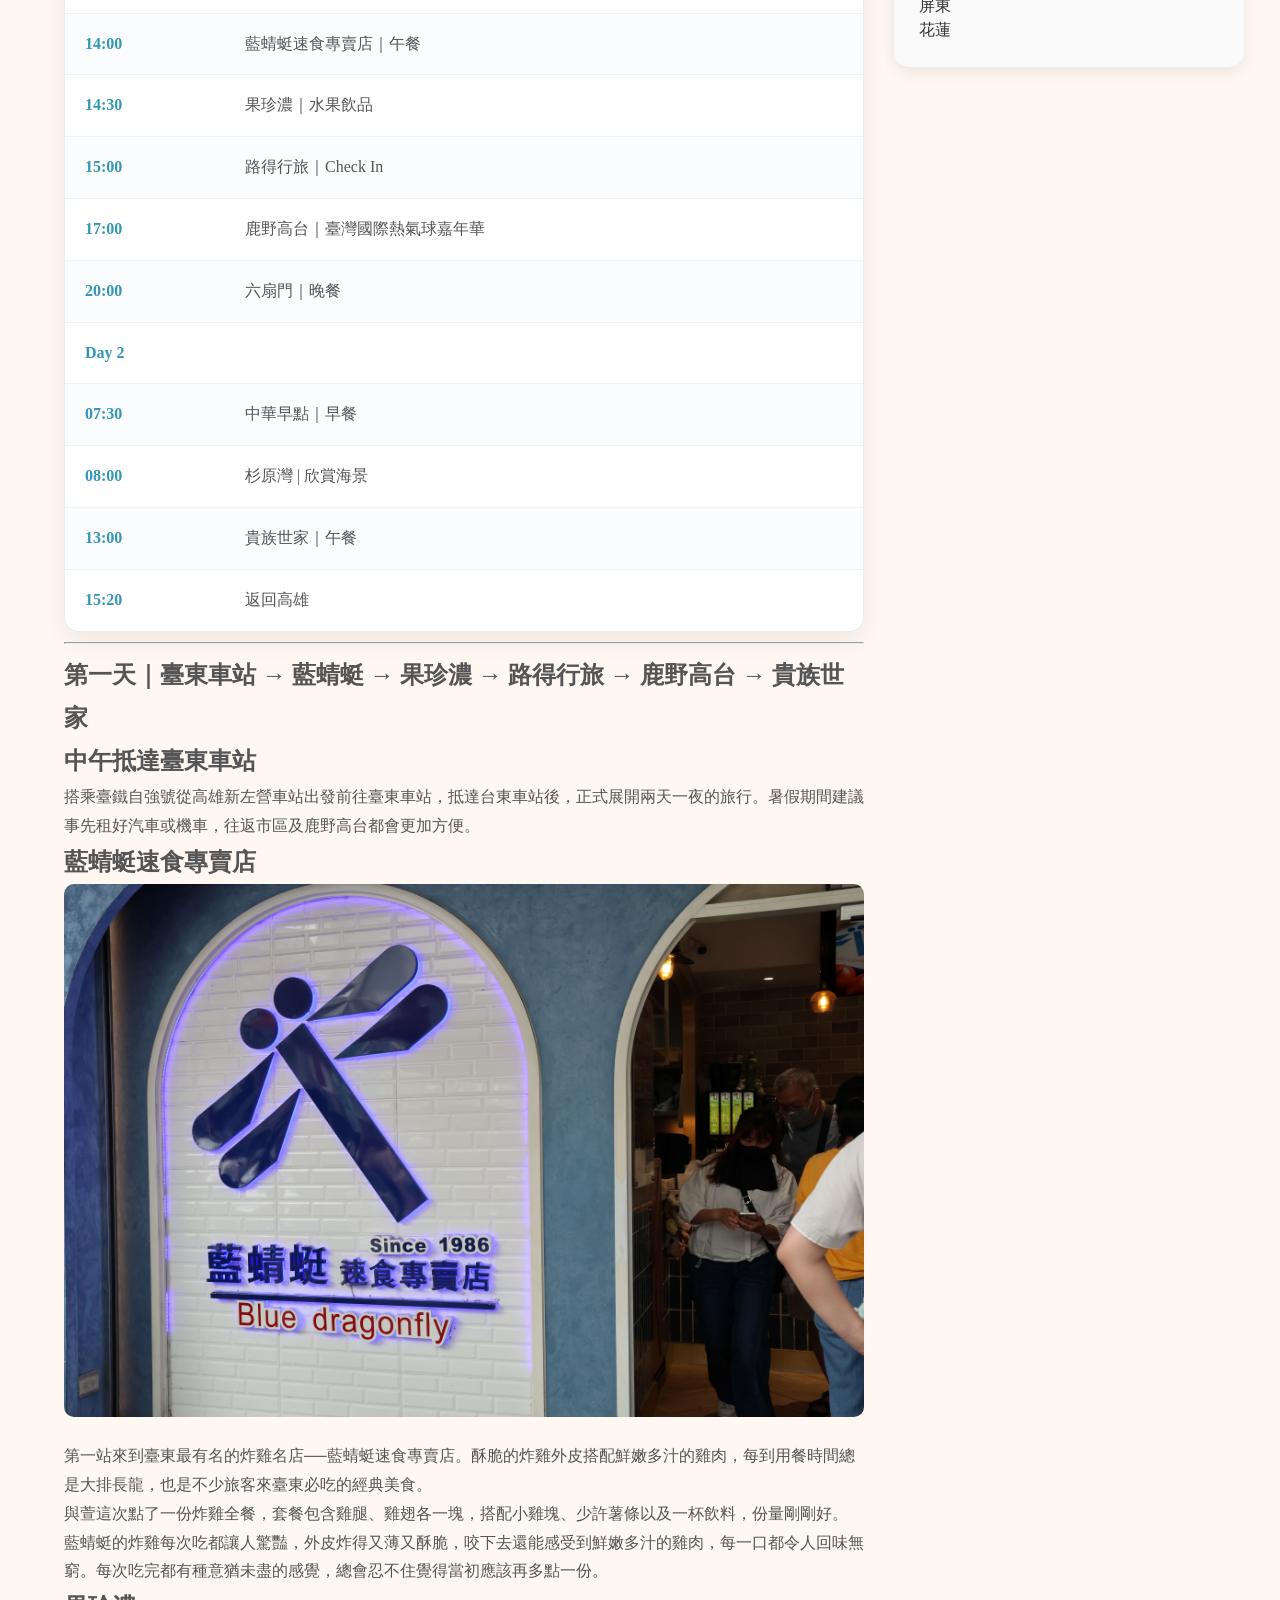
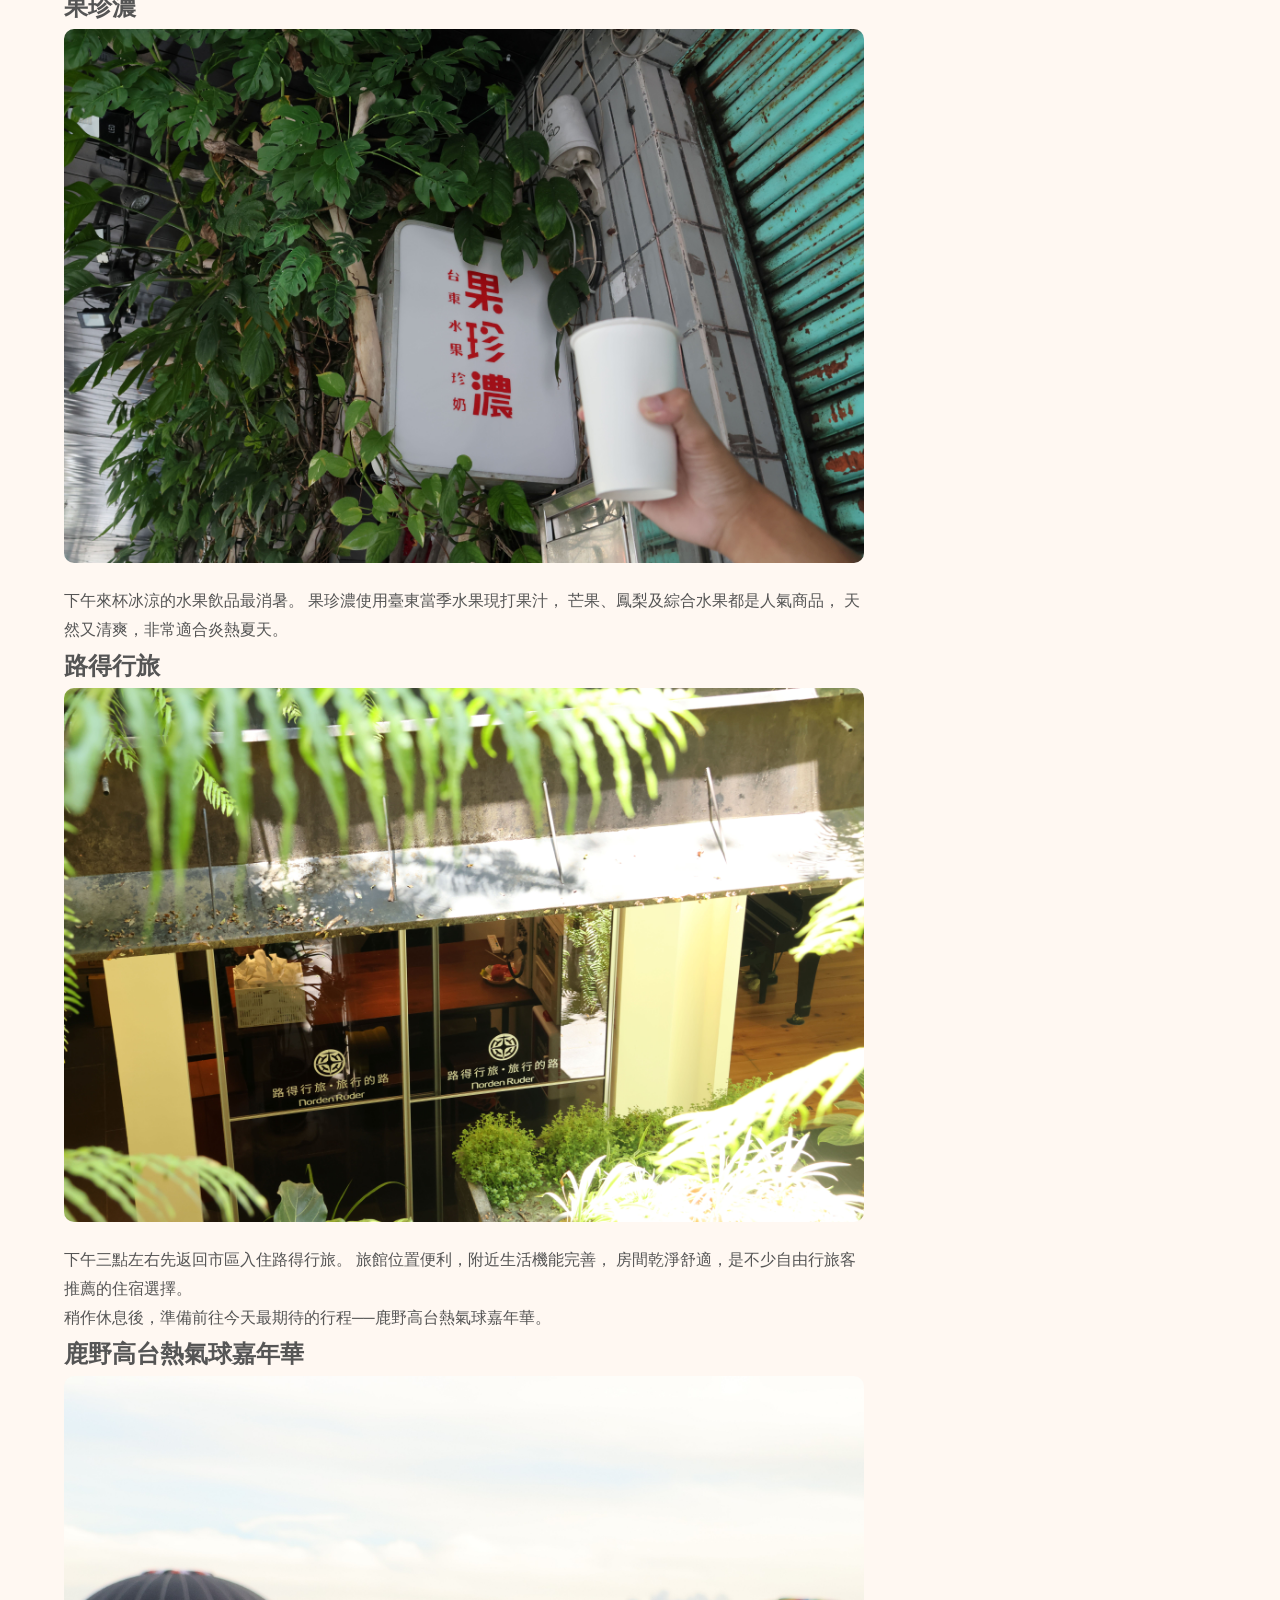
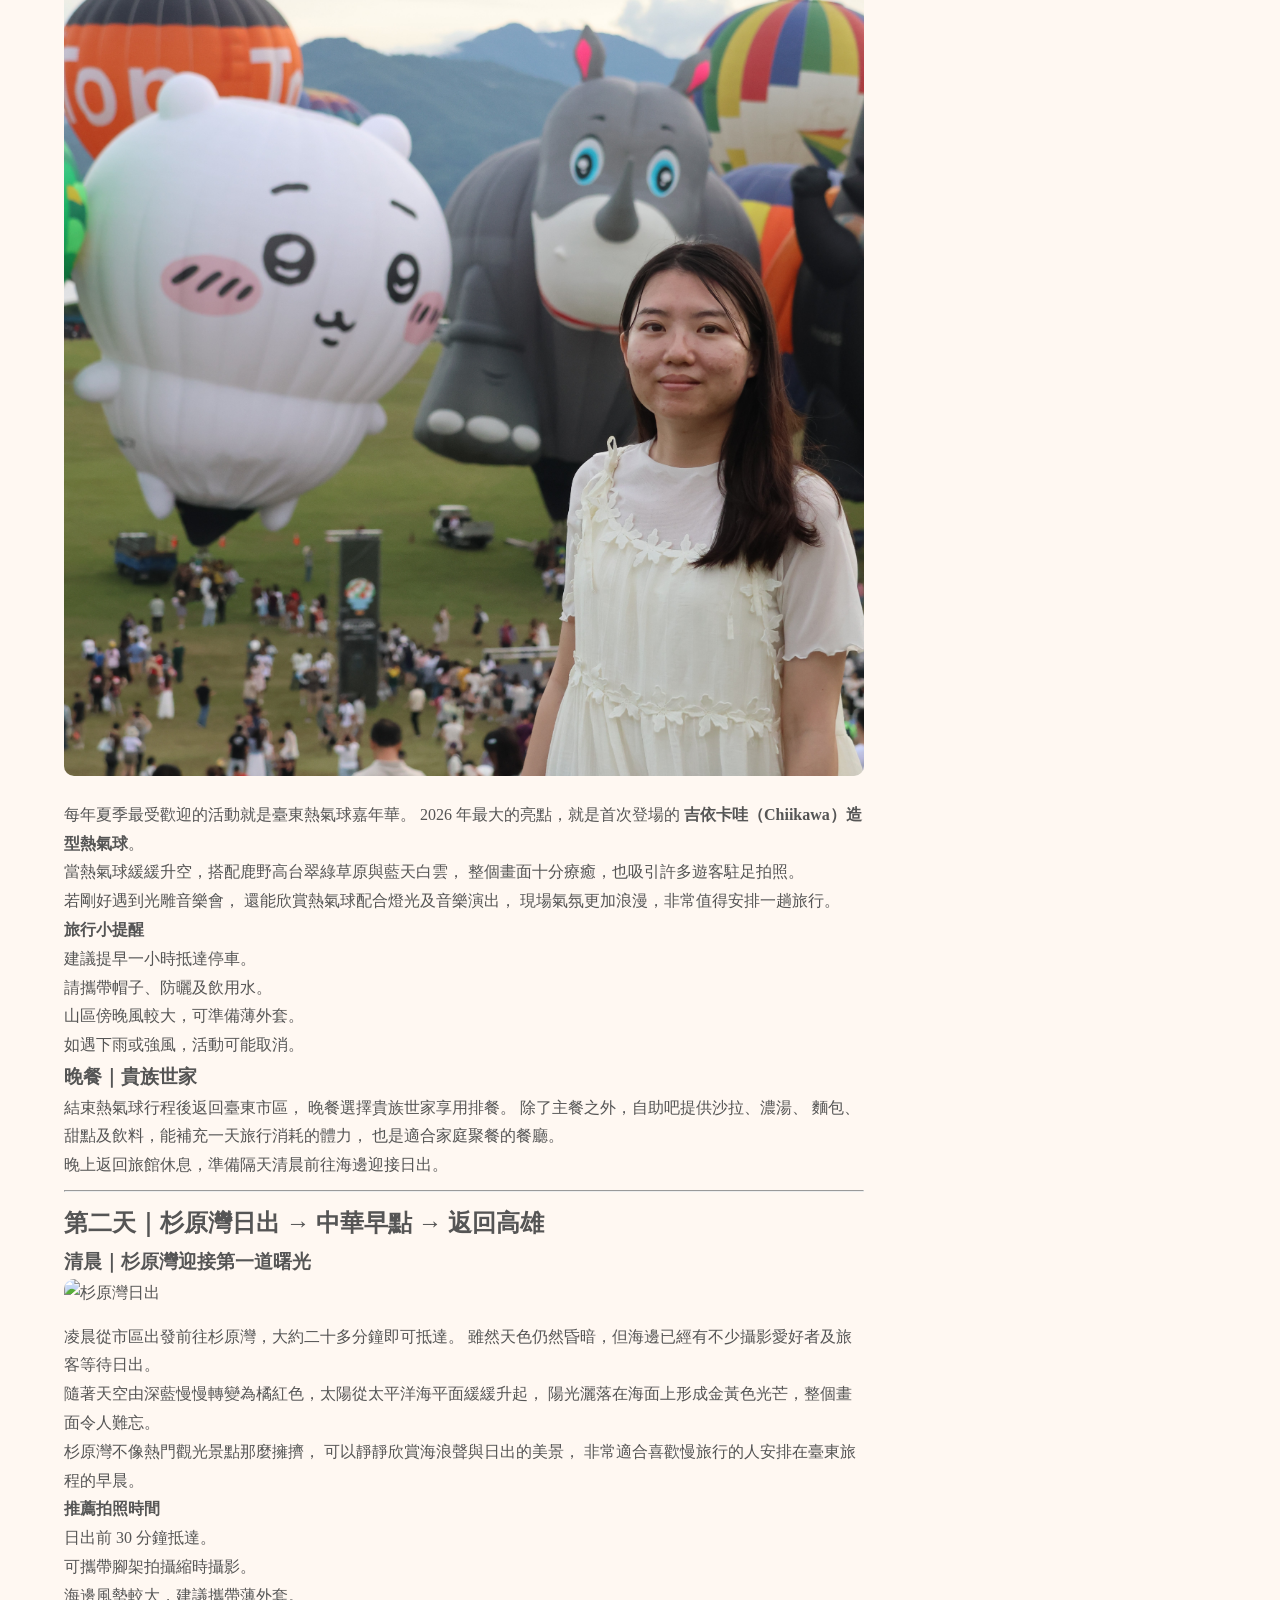
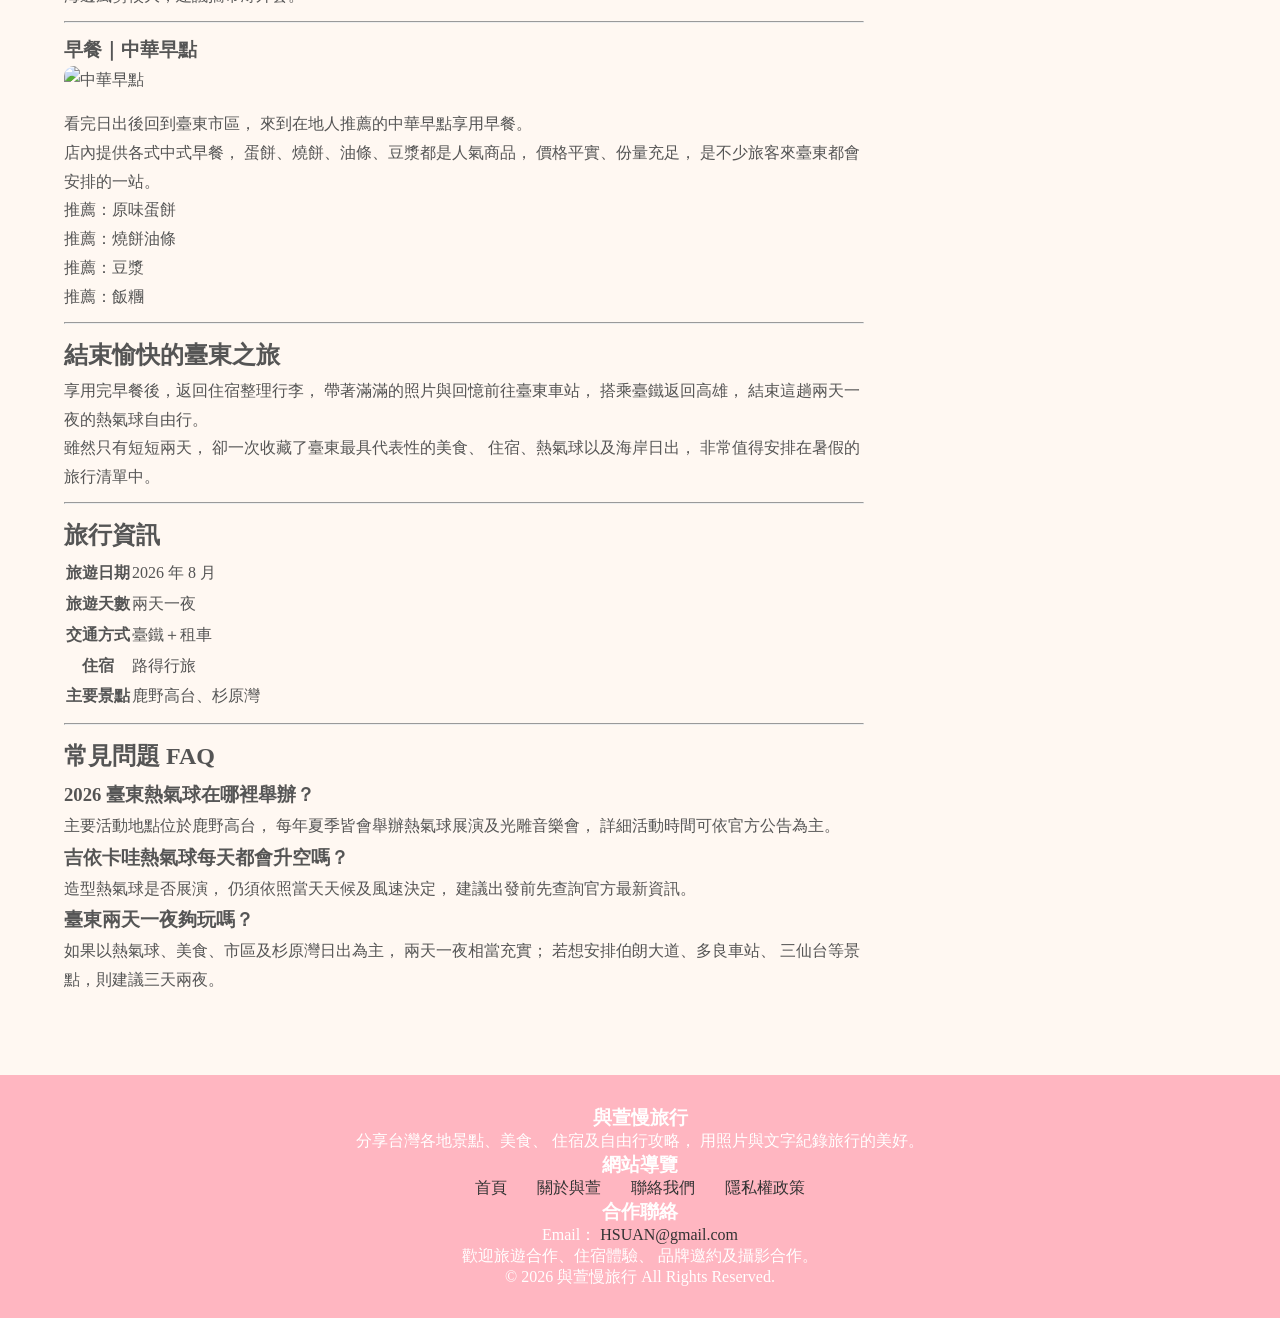
==== commit 35e6f801: "Update fmt.Println output from 'Hello' to 'Goodbye'" ====
--- a/article1.html
+++ b/article1.html
@@ -451,57 +451,6 @@
                             若想安排伯朗大道、多良車站、
                             三仙台等景點，則建議三天兩夜。
                             </p>
-
-                            <hr>
-
-                            <h2>本次行程總整理</h2>
-
-                            <ol>
-
-                            <li>臺東車站</li>
-
-                            <li>藍蜻蜓速食專賣店</li>
-
-                            <li>果珍濃</li>
-
-                            <li>路得行旅 Check In</li>
-
-                            <li>鹿野高台熱氣球嘉年華</li>
-
-                            <li>貴族世家</li>
-
-                            <li>杉原灣日出</li>
-
-                            <li>中華早點</li>
-
-                            <li>返回高雄</li>
-
-                            </ol>
-
-                            <hr>
-
-                            <div class="article-tags">
-
-                            <span>#臺東自由行</span>
-
-                            <span>#臺東熱氣球</span>
-
-                            <span>#吉依卡哇熱氣球</span>
-
-                            <span>#鹿野高台</span>
-
-                            <span>#杉原灣</span>
-
-                            <span>#臺東美食</span>
-
-                            <span>#路得行旅</span>
-
-                            <span>#藍蜻蜓</span>
-
-                            <span>#中華早點</span>
-
-                            </div>
-
                     </article>
                 </div>
             </div>
--- a/css/style.css
+++ b/css/style.css
@@ -0,0 +1,352 @@
+* {
+	margin: 0;
+	padding: 0;
+	box-sizing: border-box;
+	font-family: "Microsoft JhengHei";
+}
+
+body {
+	background: #FFF8F2;
+	color: #555;
+}
+
+header {
+    height: 80px;
+    background: white;
+    display: flex;
+    align-items: center;
+    justify-content: space-between;
+    padding: 0 8%;
+    box-shadow: 0 1px 0 #ddd;
+
+    position: sticky;
+    top: 0;
+    z-index: 1000;
+}
+ul {
+  list-style: none;
+  padding-left: 0; /* 可選：移除預設左邊縮排 */
+}
+
+li {
+  list-style: none;
+}
+
+.logo {
+	font-size: 28px;
+	font-weight: bold;
+	color: #ff8fab;
+}
+
+nav a {
+	text-decoration: none;
+	color: #666;
+	margin-left: 20px;
+}
+
+.hero {
+	height: 450px;
+	background: linear-gradient(rgba(255,182,193,.5), rgba(255,232,163,.5)), url("https://picsum.photos/1200/600");
+	background-size: cover;
+	display: flex;
+	flex-direction: column;
+	justify-content: center;
+	align-items: center;
+	text-align: center;
+	color: white;
+}
+
+.hero h1 { font-size: 45px; }
+.hero p { font-size: 22px; margin: 20px; }
+
+button {
+	background: #8FD3C7;
+	border: none;
+	padding: 12px 25px;
+	border-radius: 10px;
+	color: white;
+	cursor: pointer;
+}
+
+.search { text-align: center; padding: 50px; }
+.search input { width: 300px; padding: 15px; border-radius: 30px; border: 1px solid #ddd; }
+
+.title { text-align: center; margin: 30px; }
+
+.cards { display: flex; justify-content: center; gap: 30px; }
+
+.card {
+	background: white;
+	width: 250px;
+	padding: 30px;
+	border-radius: 20px;
+	box-shadow: 0 5px 15px #ddd;
+	text-align: center;
+}
+
+footer { margin-top: 80px; background: #ffb6c1; color: white; text-align: center; padding: 30px; }
+
+@media (max-width: 768px) {
+	header { flex-direction: column; height: auto; padding: 20px; }
+	.cards { flex-direction: column; align-items: center; }
+	.hero h1 { font-size: 30px; }
+}
+
+/* 分類列 */
+.category{
+    position: sticky;
+    top: 70px;
+    z-index: 999;
+    background: white;
+    border-top: 1px solid #eee;
+    border-bottom: 1px solid #eee;
+}
+
+.category-list{
+    width:90%;
+    margin:auto;
+
+    display:flex;
+    justify-content:center;
+    gap:60px;
+}
+
+.category-item{
+    position:relative;
+    padding:18px 0;
+    cursor:pointer;
+    font-weight:600;
+}
+
+.category-item span:hover{
+    color:#4CAF50;
+}
+
+/* 下拉選單 */
+
+.dropdown{
+
+    display:none;
+
+    position:absolute;
+
+    top:45px;
+    left:100%;
+
+    transform:translateX(-50%);
+
+    background:white;
+
+    box-shadow:0 5px 20px rgba(0,0,0,.15);
+
+    min-width:150px;
+}
+
+.dropdown a{
+
+    display:block;
+
+    padding:12px 20px;
+
+    color:#333;
+
+    text-decoration:none;
+}
+
+.dropdown a:hover{
+
+    background:#f3f3f3;
+}
+
+.category-item:hover .dropdown{
+
+    display:block;
+}
+/* 最新文章+自我介紹 */
+
+.content{
+    width: 90%;
+    max-width: 1200px;
+    margin: 40px auto;
+    display: flex;
+    gap: 30px;
+    align-items: flex-start;
+	line-height: 1.8;
+}
+
+/* 左邊70% */
+.latest{
+    flex: 7;
+}
+.article-list hr{
+	margin: 10px 0;
+}
+.article-title{
+    position: relative;
+    padding-left: 15px;
+}
+
+.article-title::before{
+    content: "";
+    position: absolute;
+    left: 0;
+    top: 50%;
+    transform: translateY(-50%);
+    width: 5px;
+    height: 30px;
+    background: #ff8fab;
+    border-radius: 3px;
+}
+.article-img{
+	width: 800px;
+	height: auto;
+	border-radius: 10px;
+	object-fit: cover;
+	margin-bottom: 15px;
+}
+.article-READMORE-div{
+	text-align: center;
+	margin-bottom: 15px;
+}
+
+
+
+/* 右邊30% */
+.about{
+    flex: 3;
+    background: #fafafa;
+    padding: 25px;
+    border-radius: 15px;
+    text-align: left;
+    box-shadow: 0 5px 15px rgba(0,0,0,.08);
+	line-height: 1.5;
+}
+
+.about img{
+    width: 300px;
+    height: auto;
+    border-radius: 10px;
+    object-fit: cover;
+    margin-bottom: 15px;
+}
+
+.about p{
+    line-height: 1.8;
+    color: #666;
+}
+.aboutme_readmore_button{
+	text-align: center;
+	margin-bottom: 15px;
+}
+
+.about button{
+    margin-top: 15px;
+    padding: 10px 20px;
+    border: none;
+    background: #ff8fab;
+    color: white;
+    cursor: pointer;
+}
+
+
+/*城市導覽*/
+.a-href{
+    color: #333;           /* 文字顏色 */
+    text-decoration: none; /* 移除底線 */
+}
+
+.a-href:visited{
+    color: #333;           /* 點過後保持同色 */
+    text-decoration: none;
+}
+
+.a-href:hover{
+    color: #ff8fab;        /* 滑鼠移過去變色，可自行修改 */
+    text-decoration: none;
+}
+a{
+    color: #333;           /* 文字顏色 */
+    text-decoration: none; /* 移除底線 */
+}
+
+a:visited{
+    color: #333;           /* 點過後保持同色 */
+    text-decoration: none;
+}
+a:hover{
+    color: #ff8fab;        /* 滑鼠移過去變色，可自行修改 */
+    text-decoration: none;
+}
+.footer-menu {
+    text-align: center;
+}
+
+.footer-menu ul {
+    list-style: none;  /* 消除 li 黑點 */
+    padding: 0;
+    margin: 0;
+    display: flex;     /* 橫向排列 */
+    justify-content: center;
+    gap: 30px;         /* 選項間距 */
+}
+
+.footer-menu li {
+    display: inline;
+}
+.schedule-table{
+    width:100%;
+    border-collapse:separate;
+    border-spacing:0;
+    background:#fff;
+    border:1px solid #e8edf2;
+    border-radius:14px;
+    overflow:hidden;
+    box-shadow:0 10px 25px rgba(0,0,0,.06);
+}
+
+.schedule-table thead th{
+    background:#4db8d7;
+    color:#fff;
+    padding:15px 20px;
+    font-size:17px;
+    font-weight:600;
+    text-align:left;
+}
+
+.schedule-table tbody td{
+    padding:16px 20px;
+    border-bottom:1px solid #eef2f5;
+    line-height:1.8;
+}
+
+.schedule-table tbody tr:last-child td{
+    border-bottom:none;
+}
+
+.schedule-table tbody tr:nth-child(even){
+    background:#fafcfd;
+}
+
+.schedule-table tbody tr:hover{
+    background:#f2fbfd;
+    transition:.25s;
+}
+
+.schedule-table tbody td:first-child{
+    width:160px;
+    color:#3396b5;
+    font-weight:700;
+    white-space:nowrap;
+}
+
+@media (max-width:768px){
+
+.schedule-table thead th,
+.schedule-table tbody td{
+    padding:12px 14px;
+}
+
+.schedule-table tbody td:first-child{
+    width:120px;
+}
+}
